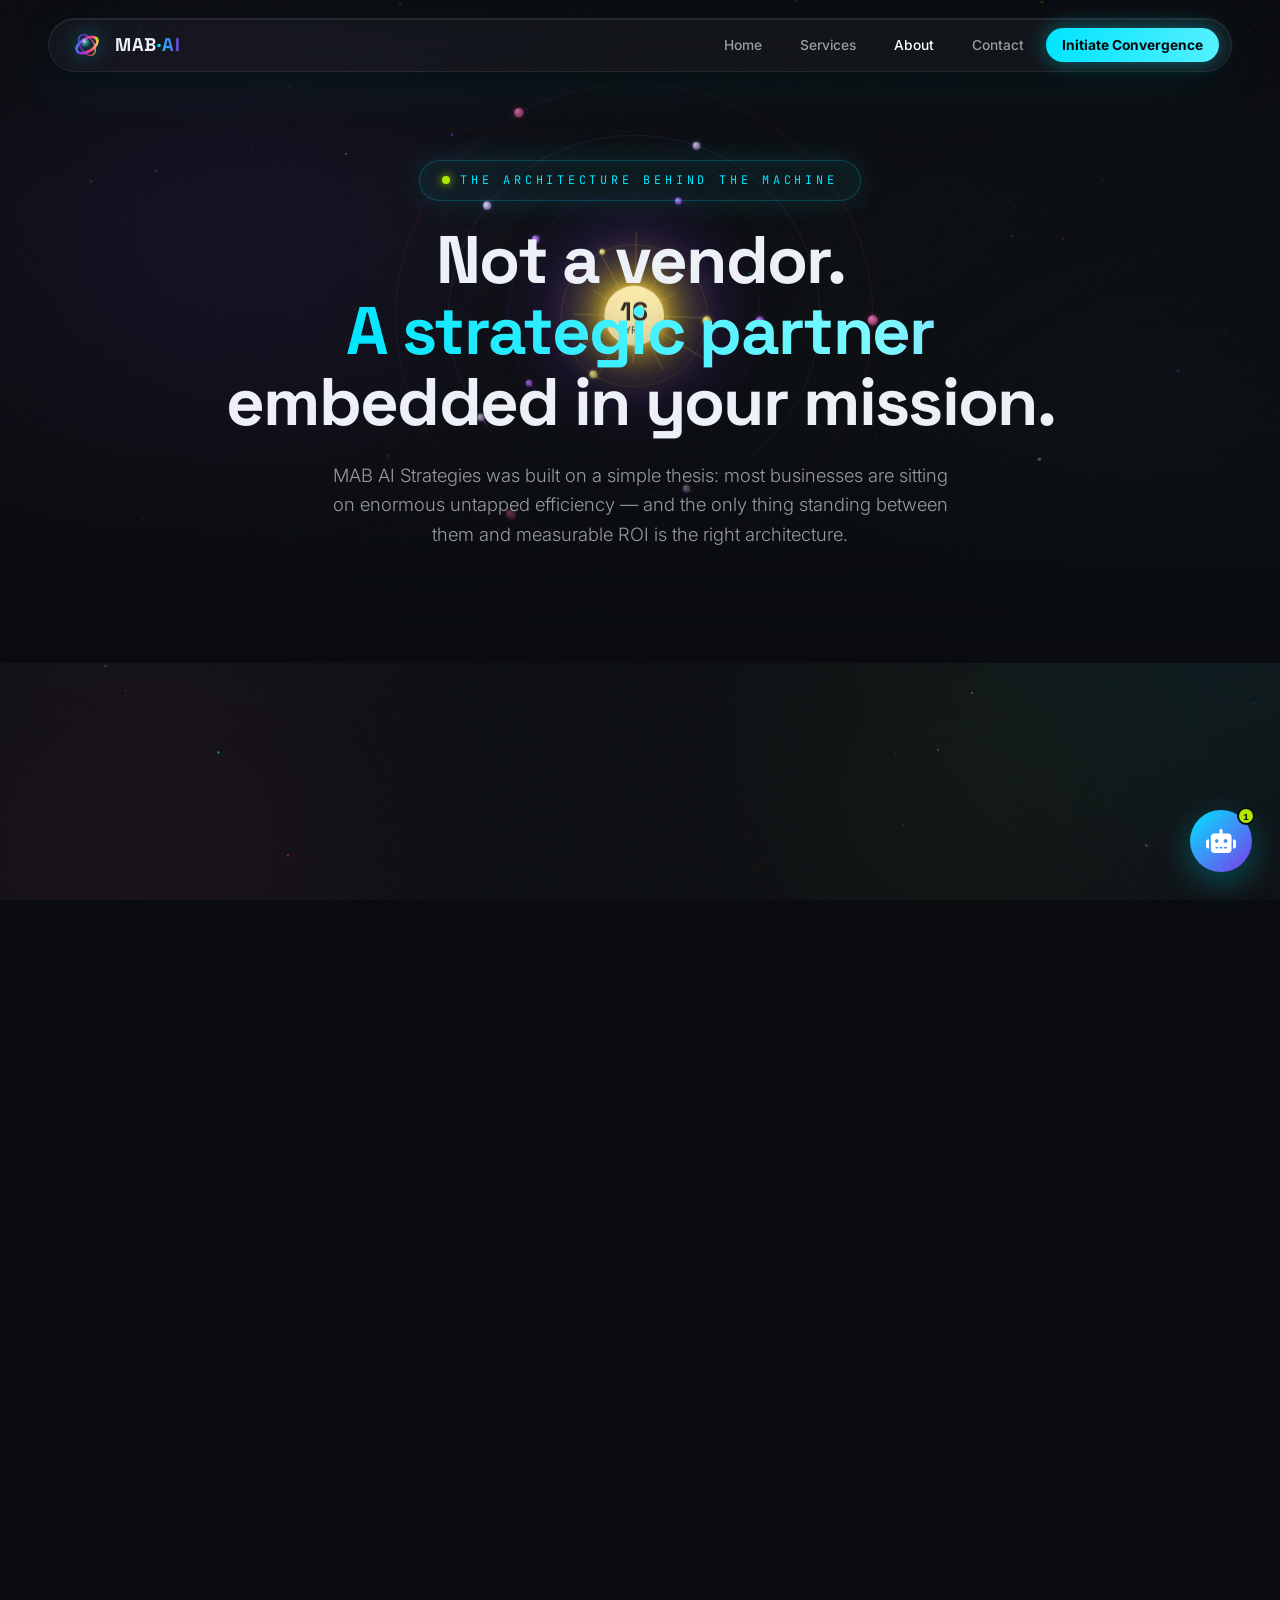
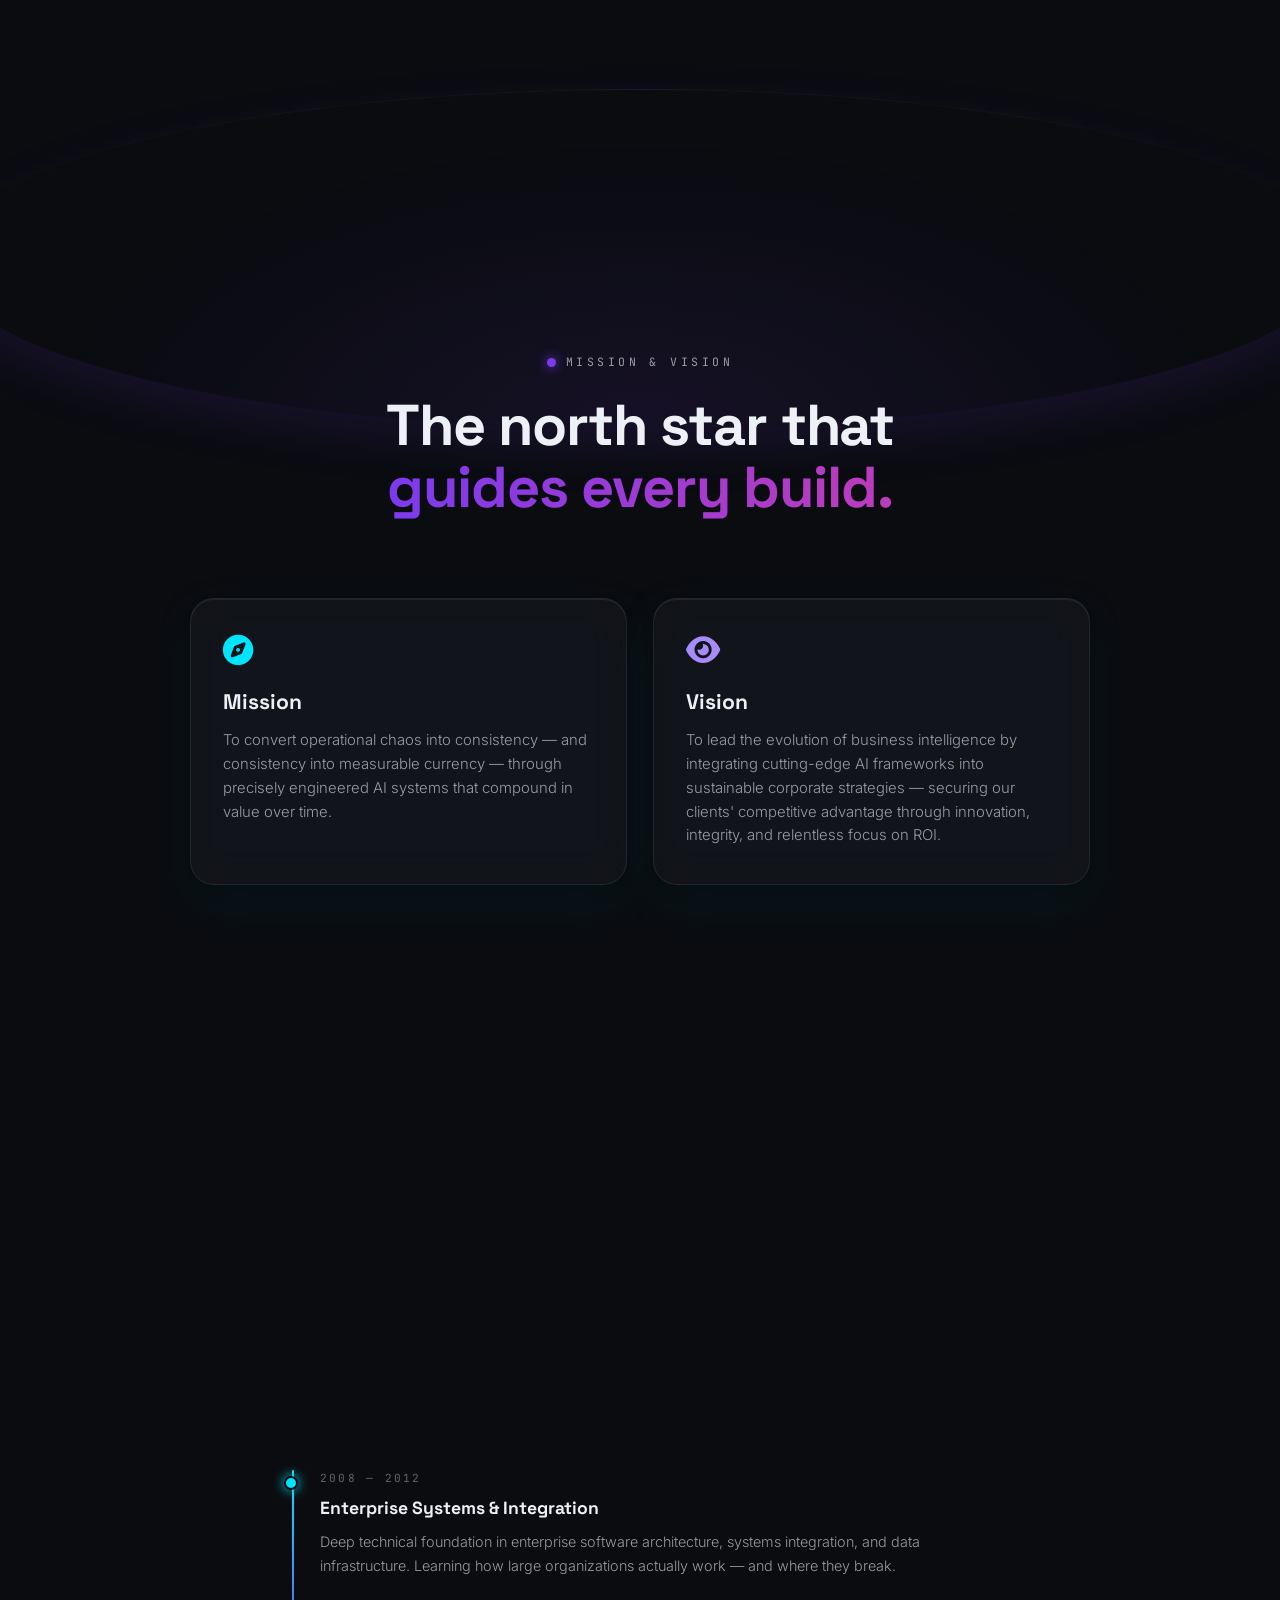
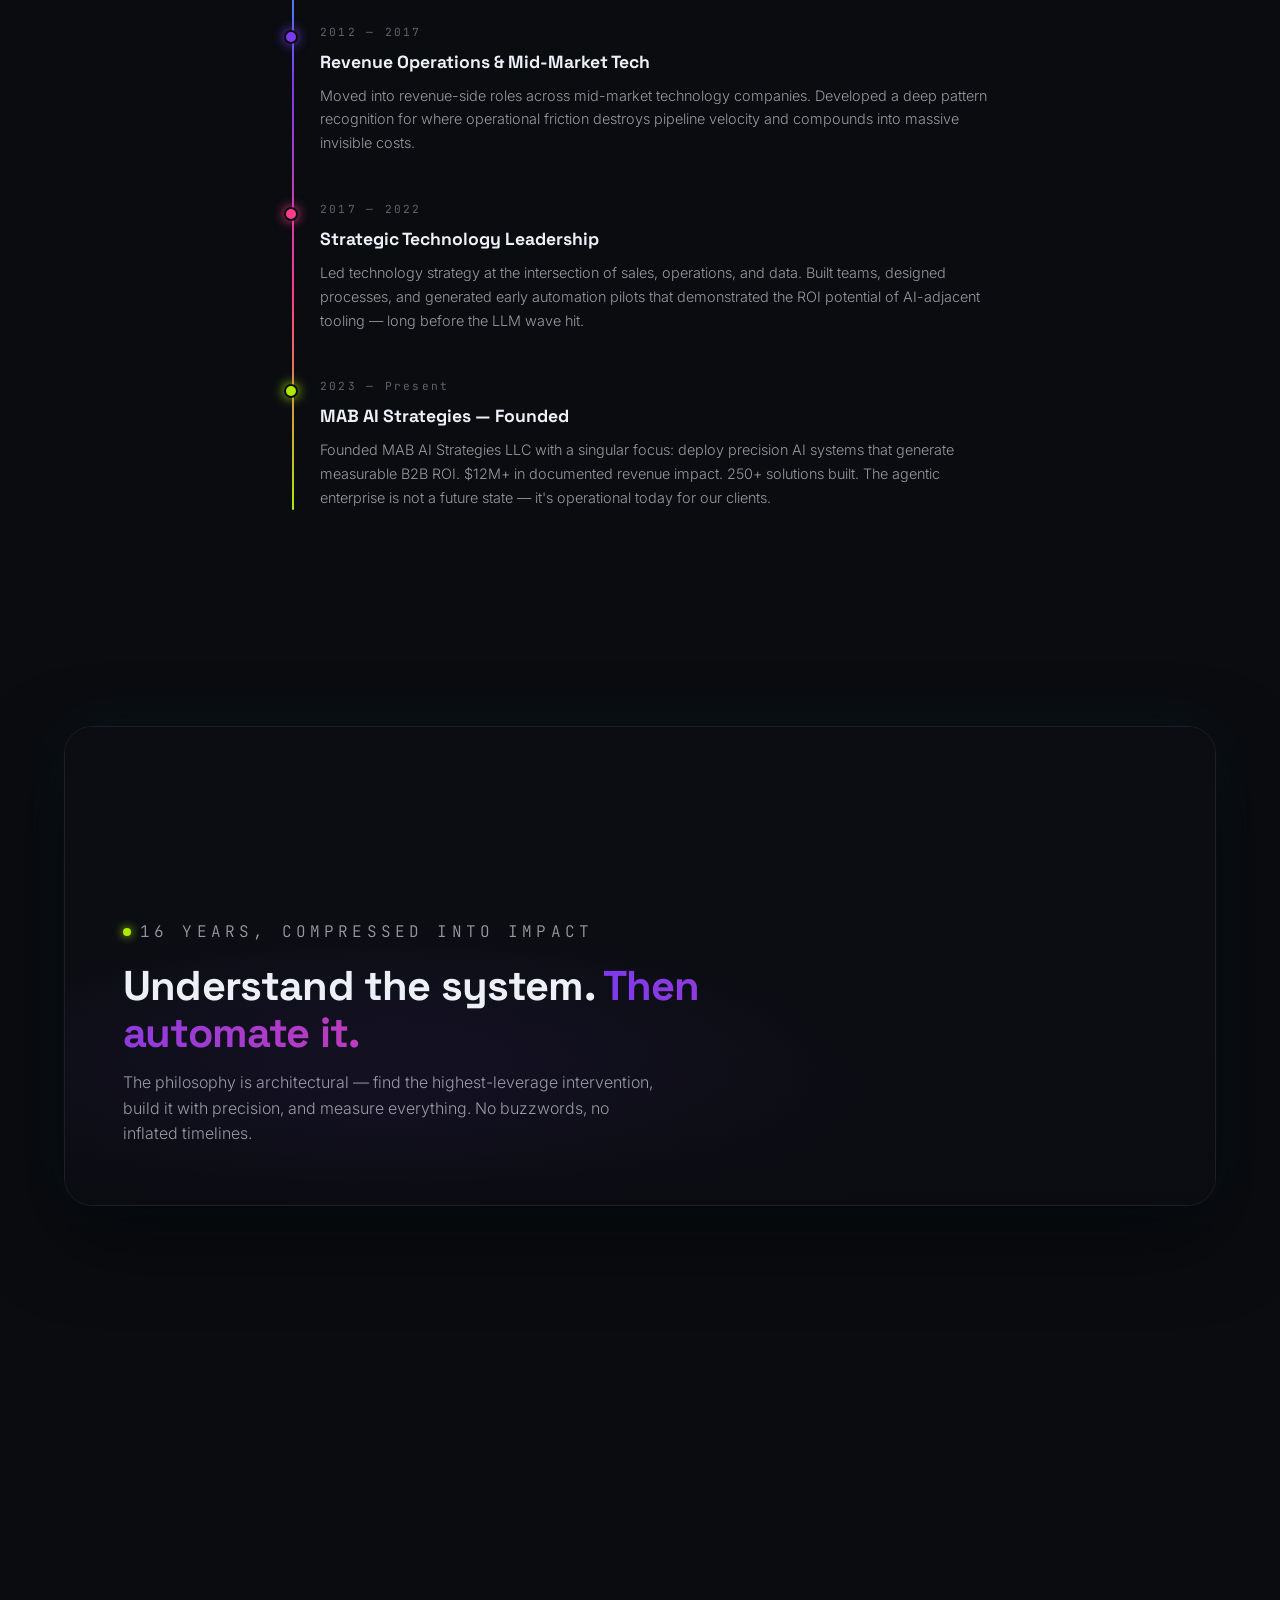
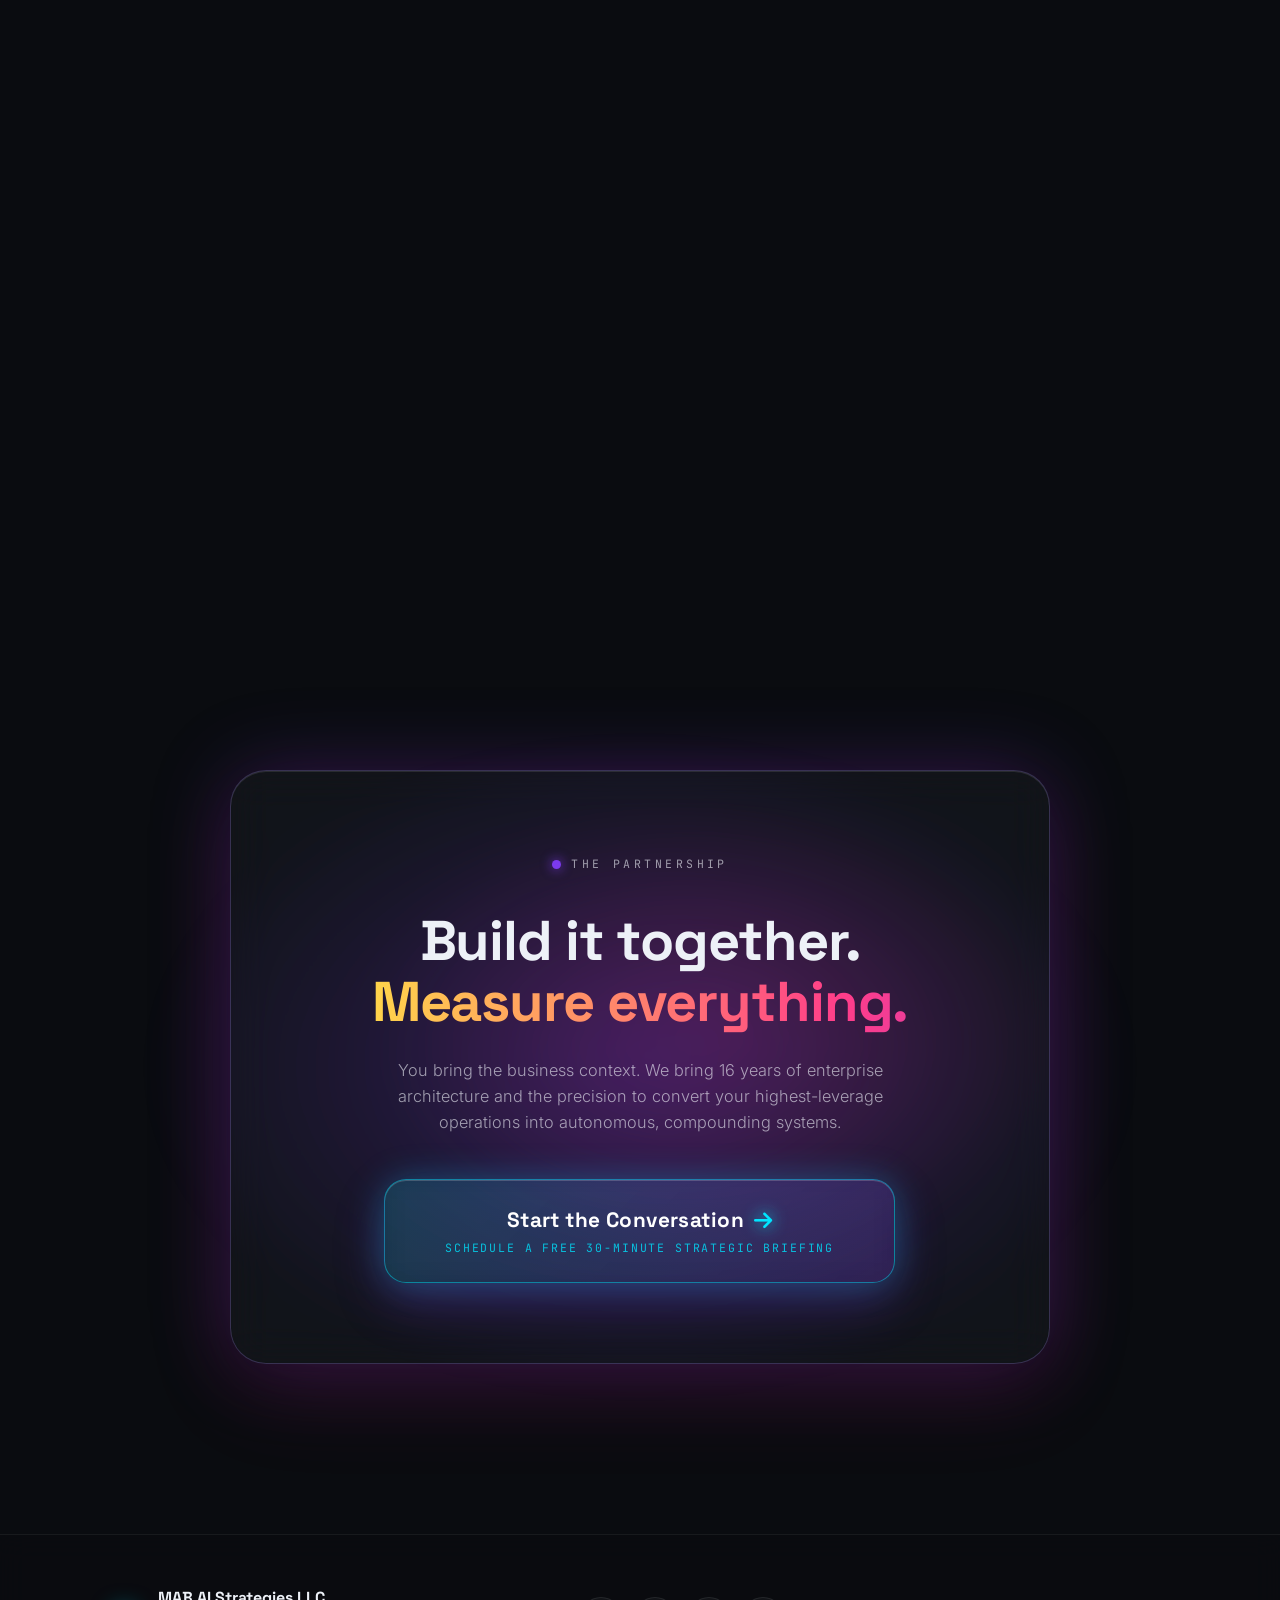
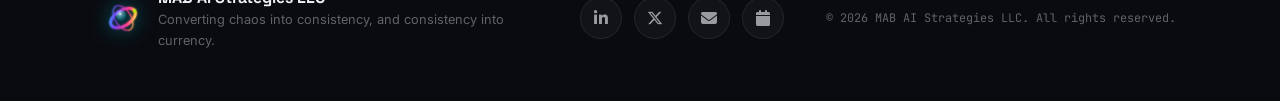
==== about.html @ 59cef4b9 "Add MAB AI Strategies website (pages, styles, scripts, media, brand assets) Stand up the static comp" ====
<!DOCTYPE html>
<html lang="en" class="scroll-smooth">
<head>
<meta charset="UTF-8">
<meta name="viewport" content="width=device-width, initial-scale=1.0">
<title>About — MAB AI Strategies</title>
<meta name="description" content="Meet Mark Bockrath, Founder & CEO of MAB AI Strategies. 16+ years of mid-market and enterprise technology experience, now fully focused on converting your operational chaos into measurable currency.">
<link rel="canonical" href="https://www.mabaistrategies.com/about.html">
<meta name="theme-color" content="#0A0C10">
<meta property="og:title" content="About — MAB AI Strategies">
<meta property="og:description" content="Mark Bockrath, Founder & CEO. 16+ years of enterprise technology, now focused on measurable AI ROI.">
<meta property="og:type" content="profile">
<meta property="og:url" content="https://www.mabaistrategies.com/about.html">
<meta property="og:image" content="https://www.mabaistrategies.com/assets/og-image.svg">
<meta name="twitter:card" content="summary_large_image">
<meta name="twitter:image" content="https://www.mabaistrategies.com/assets/og-image.svg">
<link rel="icon" href="assets/favicon.svg" type="image/svg+xml">
<link rel="apple-touch-icon" href="assets/favicon.svg">
<link rel="preconnect" href="https://fonts.googleapis.com">
<link rel="preconnect" href="https://fonts.gstatic.com" crossorigin>
<link href="https://fonts.googleapis.com/css2?family=Inter:wght@300;400;500;600;700;800;900&family=Space+Grotesk:wght@400;500;600;700&family=JetBrains+Mono:wght@400;500&display=swap" rel="stylesheet">
<link rel="stylesheet" href="https://cdn.jsdelivr.net/npm/@fortawesome/fontawesome-free@6.5.2/css/all.min.css">
<link rel="stylesheet" href="css/style.css">
<link rel="stylesheet" href="css/pages.css">
</head>
<body data-scene="about">

<!-- COSMOS -->
<div id="cosmos" aria-hidden="true">
  <div class="nebula nebula--violet"></div>
  <div class="nebula nebula--cyan"></div>
  <div class="nebula nebula--magenta"></div>
  <div class="nebula nebula--lime"></div>
  <canvas id="particle-field"></canvas>
  <div class="grain-overlay"></div>
</div>

<!-- NAV -->
<header id="site-nav">
  <nav class="nav-shell glass-sheet">
    <a href="index.html" class="nav-brand">
      <span class="brand-orb"></span>
      <span class="brand-word">MAB<em>·AI</em></span>
    </a>
    <ul class="nav-links" id="nav-links">
      <li><a href="index.html" class="nav-link">Home</a></li>
      <li><a href="services.html" class="nav-link">Services</a></li>
      <li><a href="about.html" class="nav-link" aria-current="page">About</a></li>
      <li><a href="contact.html" class="nav-link">Contact</a></li>
      <li><a href="contact.html" class="nav-link nav-link--cta magnetic">Initiate Convergence</a></li>
    </ul>
    <button class="nav-burger" id="nav-burger" aria-label="Open menu">
      <span></span><span></span><span></span>
    </button>
  </nav>
</header>

<main>

<!-- ════════ PAGE HERO ════════ -->
<section class="page-hero">
  <div class="page-hero-bg">
    <canvas id="page-hero-canvas"></canvas>
    <div class="page-hero-vignette"></div>
  </div>
  <div class="page-hero-content">
    <p class="hero-kicker reveal" data-reveal>
      <span class="kicker-pulse"></span>THE ARCHITECTURE BEHIND THE MACHINE
    </p>
    <h1 class="reveal" data-reveal style="--d:.1s">
      Not a vendor.<br>
      <span class="grad-cyan">A strategic partner</span><br>
      embedded in your mission.
    </h1>
    <p class="hero-sub reveal" data-reveal style="--d:.2s">
      MAB AI Strategies was built on a simple thesis: most businesses are sitting on enormous
      untapped efficiency — and the only thing standing between them and measurable ROI
      is the right architecture.
    </p>
  </div>
</section>

<!-- ════════ FOUNDER SPLIT ════════ -->
<section id="founder-section">
  <div class="about-split reveal" data-reveal>

    <!-- Portrait side -->
    <div>
      <div class="about-portrait">
        <img src="media/mark-bockrath.jpg"
             alt="Mark Bockrath — Founder &amp; CEO, MAB AI Strategies"
             width="800" height="1000" loading="lazy" decoding="async"
             style="object-position:top;"
             onerror="this.onerror=null;this.src='assets/portrait-placeholder.svg';">
        <div class="about-portrait-glow"></div>
        <div class="about-portrait-frame"></div>
        <div class="about-badge">
          <strong>16+</strong>
          <span>YEARS ENTERPRISE TECH</span>
        </div>
      </div>
    </div>

    <!-- Copy side -->
    <div class="about-copy">
      <p class="section-eyebrow" style="justify-content:flex-start; display:inline-flex; margin-bottom:14px;">
        <span class="eyebrow-dot cyan"></span>FOUNDER &amp; CEO
      </p>
      <h2 class="section-title" style="text-align:left; margin-bottom:20px;">
        Mark Bockrath<br><span class="grad-cyan">Principal AI Architect</span>
      </h2>

      <p>After 16+ years navigating mid-market and enterprise technology — from systems integration to revenue operations — Mark saw the same pattern in every organization: <strong>enormous amounts of human capital being consumed by work that machines should be doing.</strong></p>

      <p>He founded MAB AI Strategies to close that gap with precision. Not by selling software licenses or issuing slide decks, but by <em>building the actual systems</em> — agents, workflows, and data pipelines — and then measuring their impact in dollars and hours.</p>

      <p>The track record: <strong>$12M+ in documented B2B revenue impact</strong>, 250+ custom AI solutions deployed, and a client base that keeps returning because the ROI is not theoretical. One Director of Staff recovered 15 hours per week and realized ~$40,000 in annual net liquidity from a single agent deployment.</p>

      <p>Mark's philosophy is architectural: <strong>understand the system deeply, identify the highest-leverage intervention, build it with precision, measure everything.</strong> No buzzwords. No inflated timelines. No offshore ticket queues.</p>

      <div class="value-pills">
        <span class="value-pill">PRECISION OVER HYPE</span>
        <span class="value-pill">MEASURABLE ROI FIRST</span>
        <span class="value-pill">DIRECT PARTNERSHIP</span>
        <span class="value-pill">VENDOR-NEUTRAL</span>
        <span class="value-pill">INTEGRITY-LED</span>
      </div>
    </div>
  </div>
</section>

<!-- ════════ MISSION / VISION ════════ -->
<section id="mission-section" style="padding-top:80px;">
  <div class="section-disc section-disc--violet" aria-hidden="true"></div>
  <div class="section-head reveal" data-reveal>
    <p class="section-eyebrow"><span class="eyebrow-dot violet"></span>MISSION &amp; VISION</p>
    <h2 class="section-title kinetic-h">
      The north star that<br><span class="grad-violet">guides every build.</span>
    </h2>
  </div>

  <div class="core-grid" style="max-width:900px; margin:0 auto; grid-template-columns:1fr 1fr;">

    <article class="core-card glass-sheet reveal" data-reveal data-accent="cyan" style="cursor:default;">
      <div class="card-scatter" aria-hidden="true"></div>
      <div class="card-face">
        <i class="fa-solid fa-compass card-icon"></i>
        <h3>Mission</h3>
        <p>To convert operational chaos into consistency — and consistency into measurable currency — through precisely engineered AI systems that compound in value over time.</p>
      </div>
    </article>

    <article class="core-card glass-sheet reveal" data-reveal data-accent="violet" style="cursor:default;">
      <div class="card-scatter" aria-hidden="true"></div>
      <div class="card-face">
        <i class="fa-solid fa-eye card-icon"></i>
        <h3>Vision</h3>
        <p>To lead the evolution of business intelligence by integrating cutting-edge AI frameworks into sustainable corporate strategies — securing our clients' competitive advantage through innovation, integrity, and relentless focus on ROI.</p>
      </div>
    </article>

  </div>
</section>

<!-- ════════ JOURNEY TIMELINE ════════ -->
<section id="timeline-section">
  <div class="section-head reveal" data-reveal>
    <p class="section-eyebrow"><span class="eyebrow-dot lime"></span>THE TRAJECTORY</p>
    <h2 class="section-title kinetic-h">
      16 years of context,<br><span class="grad-lime">compressed into impact.</span>
    </h2>
    <p class="section-lede">Every year of enterprise experience feeds directly into the precision of every AI system we build today.</p>
  </div>

  <div class="timeline reveal" data-reveal>
    <div class="tl-item">
      <div class="tl-dot tl-dot--cyan"></div>
      <p class="tl-year">2008 — 2012</p>
      <h4 class="tl-title">Enterprise Systems &amp; Integration</h4>
      <p class="tl-body">Deep technical foundation in enterprise software architecture, systems integration, and data infrastructure. Learning how large organizations actually work — and where they break.</p>
    </div>
    <div class="tl-item">
      <div class="tl-dot tl-dot--violet"></div>
      <p class="tl-year">2012 — 2017</p>
      <h4 class="tl-title">Revenue Operations &amp; Mid-Market Tech</h4>
      <p class="tl-body">Moved into revenue-side roles across mid-market technology companies. Developed a deep pattern recognition for where operational friction destroys pipeline velocity and compounds into massive invisible costs.</p>
    </div>
    <div class="tl-item">
      <div class="tl-dot tl-dot--magenta"></div>
      <p class="tl-year">2017 — 2022</p>
      <h4 class="tl-title">Strategic Technology Leadership</h4>
      <p class="tl-body">Led technology strategy at the intersection of sales, operations, and data. Built teams, designed processes, and generated early automation pilots that demonstrated the ROI potential of AI-adjacent tooling — long before the LLM wave hit.</p>
    </div>
    <div class="tl-item">
      <div class="tl-dot tl-dot--lime"></div>
      <p class="tl-year">2023 — Present</p>
      <h4 class="tl-title">MAB AI Strategies — Founded</h4>
      <p class="tl-body">Founded MAB AI Strategies LLC with a singular focus: deploy precision AI systems that generate measurable B2B ROI. $12M+ in documented revenue impact. 250+ solutions built. The agentic enterprise is not a future state — it's operational today for our clients.</p>
    </div>
  </div>
</section>

<!-- ════════ THE WORK — IN MOTION ════════ -->
<section class="motion-section">
  <div class="motion-band reveal" data-reveal>
    <video class="motion-band__video" autoplay muted loop playsinline preload="metadata" aria-hidden="true">
      <source src="media/agentic-loop-03.mp4" type="video/mp4">
    </video>
    <div class="motion-band__scrim" aria-hidden="true"></div>
    <div class="motion-band__copy">
      <p class="motion-band__tag"><span class="kicker-pulse"></span>16 YEARS, COMPRESSED INTO IMPACT</p>
      <h2>Understand the system. <span class="grad-violet">Then automate it.</span></h2>
      <p>The philosophy is architectural — find the highest-leverage intervention, build it with
      precision, and measure everything. No buzzwords, no inflated timelines.</p>
    </div>
  </div>
</section>

<!-- ════════ TECHNOLOGY STACK ════════ -->
<section id="stack-section">
  <div class="section-head reveal" data-reveal>
    <p class="section-eyebrow"><span class="eyebrow-dot magenta"></span>TECHNOLOGY MATRIX</p>
    <h2 class="section-title kinetic-h">
      The instruments we wield.<br><span class="grad-aurora">Chosen for your stack — not ours.</span>
    </h2>
    <p class="section-lede">We are deliberately vendor-neutral. Every tool is chosen to optimize for your existing infrastructure, security posture, and budget — not our preferred vendor relationships.</p>
  </div>

  <div class="stack-cloud reveal" data-reveal>
    <span class="stack-pill" data-accent="cyan"><i class="fa-solid fa-brain"></i> o3 / GPT-4.5</span>
    <span class="stack-pill" data-accent="violet"><i class="fa-solid fa-brain"></i> Claude 4 Sonnet</span>
    <span class="stack-pill" data-accent="cyan"><i class="fa-solid fa-brain"></i> Gemini 2.5 Pro</span>
    <span class="stack-pill" data-accent="lime"><i class="fa-solid fa-brain"></i> Llama 4 Scout</span>
    <span class="stack-pill" data-accent="violet"><i class="fa-solid fa-diagram-project"></i> LangChain v0.3</span>
    <span class="stack-pill" data-accent="cyan"><i class="fa-solid fa-diagram-project"></i> LangGraph</span>
    <span class="stack-pill" data-accent="magenta"><i class="fa-solid fa-diagram-project"></i> CrewAI v0.9</span>
    <span class="stack-pill" data-accent="lime"><i class="fa-solid fa-diagram-project"></i> AG2 (AutoGen v0.4)</span>
    <span class="stack-pill" data-accent="cyan"><i class="fa-solid fa-diagram-project"></i> OpenAI Agents SDK</span>
    <span class="stack-pill" data-accent="cyan"><i class="fa-brands fa-python"></i> Python</span>
    <span class="stack-pill" data-accent="violet"><i class="fa-brands fa-node-js"></i> Node.js</span>
    <span class="stack-pill" data-accent="magenta"><i class="fa-solid fa-bolt"></i> FastAPI</span>
    <span class="stack-pill" data-accent="lime"><i class="fa-solid fa-database"></i> PostgreSQL</span>
    <span class="stack-pill" data-accent="cyan"><i class="fa-brands fa-aws"></i> AWS</span>
    <span class="stack-pill" data-accent="violet"><i class="fa-solid fa-cloud"></i> GCP</span>
    <span class="stack-pill" data-accent="magenta"><i class="fa-brands fa-microsoft"></i> Azure</span>
    <span class="stack-pill" data-accent="lime"><i class="fa-brands fa-docker"></i> Docker</span>
    <span class="stack-pill" data-accent="cyan"><i class="fa-solid fa-shuffle"></i> n8n v1.x</span>
    <span class="stack-pill" data-accent="violet"><i class="fa-solid fa-bolt"></i> Make</span>
    <span class="stack-pill" data-accent="magenta"><i class="fa-solid fa-plug"></i> Zapier AI</span>
    <span class="stack-pill" data-accent="lime"><i class="fa-solid fa-shield"></i> SOC 2 / GDPR</span>
  </div>
</section>

<!-- ════════ CONVERGENCE CTA ════════ -->
<section id="convergence-section">
  <div class="convergence-aura" aria-hidden="true"></div>
  <div class="convergence-node glass-sheet reveal" data-reveal>
    <p class="section-eyebrow centered"><span class="eyebrow-dot violet"></span>THE PARTNERSHIP</p>
    <h2 class="convergence-title kinetic-h">
      Build it together.<br><span class="grad-aurora">Measure everything.</span>
    </h2>
    <p class="convergence-lede">You bring the business context. We bring 16 years of enterprise architecture and the precision to convert your highest-leverage operations into autonomous, compounding systems.</p>
    <a href="https://calendar.app.google/kuwKF2VrDuyvdfN9A" target="_blank" rel="noopener noreferrer" class="btn-convergence btn-convergence--xl magnetic">
      <span class="btn-pulse" aria-hidden="true"></span>
      <span class="btn-label">Start the Conversation <i class="fa-solid fa-arrow-right"></i></span>
      <span class="btn-sublabel">Schedule a free 30-minute strategic briefing</span>
    </a>
  </div>
</section>

</main>

<!-- FOOTER -->
<footer id="site-footer">
  <div class="footer-shell">
    <div class="footer-brand">
      <span class="brand-orb"></span>
      <div>
        <p class="footer-name">MAB AI Strategies LLC</p>
        <p class="footer-tag">Converting chaos into consistency, and consistency into currency.</p>
      </div>
    </div>
    <ul class="footer-social">
      <li><a href="https://www.linkedin.com/in/mark-bockrath-a5a1b2196/" target="_blank" rel="noopener noreferrer" aria-label="LinkedIn" class="magnetic"><i class="fa-brands fa-linkedin-in"></i></a></li>
      <li><a href="https://x.com/mab_ai_CEO" target="_blank" rel="noopener noreferrer" aria-label="X" class="magnetic"><i class="fa-brands fa-x-twitter"></i></a></li>
      <li><a href="mailto:mark@mabaistrategies.com" aria-label="Email" class="magnetic"><i class="fa-solid fa-envelope"></i></a></li>
      <li><a href="https://calendar.app.google/kuwKF2VrDuyvdfN9A" target="_blank" rel="noopener noreferrer" aria-label="Schedule" class="magnetic"><i class="fa-solid fa-calendar"></i></a></li>
    </ul>
    <p class="footer-legal">© 2026 MAB AI Strategies LLC. All rights reserved.</p>
  </div>
</footer>

<script src="js/torus.js" defer></script>
<script src="js/main.js" defer></script>
<script src="js/hero-animations.js" defer></script>
<script src="js/chatbot.js" defer></script>
</body>
</html>
---- css/style.css ----
/* ═══════════════════════════════════════════════════════════════
   MAB AI STRATEGIES — "AGENTIC ENTERPRISE" DARK THEME
   Cosmic slate base · phosphorescent neon · refractive glass
   ═══════════════════════════════════════════════════════════════ */

:root{
  --bg:        #0A0C10;
  --bg-raise:  #11141B;
  --ink:       #EDF1F7;
  --ink-dim:   rgba(237,241,247,.62);
  --ink-faint: rgba(237,241,247,.38);

  --cyan:    #00E5FF;
  --violet:  #7C3AED;
  --magenta: #FF3D8A;
  --lime:    #AEEA00;
  --gold:    #FFD54A;

  --glass-bg:     rgba(255,255,255,.035);
  --glass-border: rgba(255,255,255,.08);

  --font-display: "Space Grotesk", "Inter", sans-serif;
  --font-body:    "Inter", sans-serif;
  --font-mono:    "JetBrains Mono", monospace;

  --ease-out: cubic-bezier(.16,1,.3,1);
}

*{ margin:0; padding:0; box-sizing:border-box; }
html{ scroll-behavior:smooth; }
body{
  background:var(--bg);
  color:var(--ink);
  font-family:var(--font-body);
  line-height:1.6;
  overflow-x:hidden;
  -webkit-font-smoothing:antialiased;
}
::selection{ background:rgba(0,229,255,.3); color:#fff; }
img{ max-width:100%; display:block; }
a{ color:inherit; text-decoration:none; }
ul{ list-style:none; }

/* ═══════════ COSMIC BACKGROUND DEPTH ═══════════ */
#cosmos{ position:fixed; inset:0; z-index:0; pointer-events:none; overflow:hidden; }

#particle-field{ position:absolute; inset:0; width:100%; height:100%; }

.nebula{
  position:absolute; border-radius:50%;
  filter:blur(110px); opacity:.16;
  will-change:transform;
  mix-blend-mode:screen;
}
.nebula--violet { width:55vw; height:55vw; background:radial-gradient(circle,#7C3AED 0%,transparent 65%); top:-12%; left:-12%; }
.nebula--cyan   { width:45vw; height:45vw; background:radial-gradient(circle,#00E5FF 0%,transparent 65%); top:34%;  right:-16%; opacity:.10; }
.nebula--magenta{ width:42vw; height:42vw; background:radial-gradient(circle,#FF3D8A 0%,transparent 65%); top:64%;  left:-10%; opacity:.10; }
.nebula--lime   { width:34vw; height:34vw; background:radial-gradient(circle,#AEEA00 0%,transparent 65%); bottom:-12%; right:8%; opacity:.07; }

.grain-overlay{
  position:absolute; inset:0; opacity:.05; mix-blend-mode:overlay;
  background-image:url("data:image/svg+xml,%3Csvg xmlns='http://www.w3.org/2000/svg' width='160' height='160'%3E%3Cfilter id='n'%3E%3CfeTurbulence type='fractalNoise' baseFrequency='0.85' numOctaves='2'/%3E%3C/filter%3E%3Crect width='100%25' height='100%25' filter='url(%23n)'/%3E%3C/svg%3E");
}

main, footer, header{ position:relative; z-index:2; }

/* ═══════════ GLASS SHEET MATERIAL ═══════════ */
.glass-sheet{
  background:var(--glass-bg);
  -webkit-backdrop-filter:blur(20px) saturate(1.4);
  backdrop-filter:blur(20px) saturate(1.4);
  border:1px solid var(--glass-border);
  box-shadow:
    0 20px 50px rgba(0,229,255,.06),
    0 8px 24px rgba(0,0,0,.55),
    inset 0 1px 0 rgba(255,255,255,.07);
}

/* ═══════════ NAVIGATION ═══════════ */
#site-nav{
  position:fixed; top:0; left:0; right:0; z-index:50;
  padding:18px clamp(16px,4vw,48px);
  transition:padding .4s var(--ease-out);
}
.nav-shell{
  max-width:1240px; margin:0 auto;
  display:flex; align-items:center; justify-content:space-between;
  border-radius:100px; padding:10px 12px 10px 22px;
}
.nav-brand{ display:flex; align-items:center; gap:12px; }
.brand-orb{
  width:32px; height:32px; flex-shrink:0;
  background:url("../assets/logo-mark.svg") center/contain no-repeat;
  filter:drop-shadow(0 0 10px rgba(0,229,255,.5));
  animation:orb-float 9s ease-in-out infinite;
}
@keyframes orb-float{ 0%,100%{ transform:rotate(-5deg); } 50%{ transform:rotate(5deg); } }
.footer-brand .brand-orb{ width:38px; height:38px; }
.brand-word{
  font-family:var(--font-display); font-weight:700; font-size:1.15rem; letter-spacing:.04em;
}
.brand-word em{
  font-style:normal;
  background:linear-gradient(90deg,var(--cyan),var(--violet));
  -webkit-background-clip:text; background-clip:text; color:transparent;
}
.nav-links{ display:flex; align-items:center; gap:6px; }
.nav-link{
  font-size:.86rem; font-weight:500; color:var(--ink-dim);
  padding:9px 16px; border-radius:100px;
  transition:color .25s, background .25s, text-shadow .25s;
}
.nav-link:hover{ color:#fff; background:rgba(255,255,255,.05); text-shadow:0 0 14px rgba(0,229,255,.8); }
.nav-link--cta{
  color:#05070b; font-weight:700;
  background:linear-gradient(90deg,var(--cyan),#54f0ff);
  box-shadow:0 0 22px rgba(0,229,255,.4);
}
.nav-link--cta:hover{ color:#05070b; background:linear-gradient(90deg,#54f0ff,var(--cyan)); text-shadow:none; box-shadow:0 0 34px rgba(0,229,255,.7); }

.nav-burger{
  display:none; flex-direction:column; gap:5px;
  background:none; border:0; cursor:pointer; padding:10px 14px;
}
.nav-burger span{ width:22px; height:2px; background:var(--cyan); border-radius:2px; transition:.3s; box-shadow:0 0 8px rgba(0,229,255,.6); }

/* ═══════════ HERO ═══════════ */
#hero-section{
  position:relative; min-height:100vh;
  display:flex; align-items:center; justify-content:center;
  padding:140px clamp(20px,5vw,64px) 90px;
  overflow:hidden;
}
#torus-canvas{
  position:absolute; inset:0; width:100%; height:100%;
  z-index:0;
}
.hero-vignette{
  position:absolute; inset:0; z-index:1; pointer-events:none;
  background:
    radial-gradient(ellipse 70% 55% at 50% 42%, transparent 30%, rgba(10,12,16,.72) 100%),
    linear-gradient(to bottom, rgba(10,12,16,.45) 0%, transparent 22%, transparent 70%, var(--bg) 100%);
}
.hero-content{
  position:relative; z-index:2; max-width:1080px; text-align:center;
}
.hero-kicker{
  display:inline-flex; align-items:center; gap:10px;
  font-family:var(--font-mono); font-size:.74rem; letter-spacing:.32em;
  color:var(--cyan); margin-bottom:34px;
  padding:10px 22px; border-radius:100px;
  border:1px solid rgba(0,229,255,.22);
  background:rgba(0,229,255,.05);
  box-shadow:0 0 30px rgba(0,229,255,.12), inset 0 0 18px rgba(0,229,255,.05);
}
.kicker-pulse{
  width:8px; height:8px; border-radius:50%; background:var(--lime);
  box-shadow:0 0 10px var(--lime);
  animation:kick 2s ease-in-out infinite;
}
@keyframes kick{ 0%,100%{ opacity:1; transform:scale(1);} 50%{ opacity:.4; transform:scale(.7);} }

.hero-headline{
  font-family:var(--font-display);
  font-size:clamp(2.5rem, 6.6vw, 5.4rem);
  font-weight:700; line-height:1.04; letter-spacing:-.025em;
  margin-bottom:30px;
}
.hero-headline .line{ display:block; }

/* Kinetic typography */
.kinetic-word{
  position:relative; display:inline-block;
  transition:text-shadow .35s, transform .35s var(--ease-out);
}
.kinetic-word--ghost{ color:var(--ink); }
.kinetic-word:hover{
  transform:translateY(-3px);
  text-shadow:0 0 24px rgba(0,229,255,.85), 0 14px 44px rgba(124,58,237,.6);
}
.grad-cyan{
  background:linear-gradient(92deg,#00E5FF 0%,#7DF9FF 45%,#7C3AED 110%);
  background-size:200% 100%;
  -webkit-background-clip:text; background-clip:text; color:transparent;
  animation:grad-slide 6s ease-in-out infinite alternate;
}
.grad-aurora{
  background:linear-gradient(92deg,#FFD54A 0%,#FF3D8A 40%,#7C3AED 80%,#00E5FF 120%);
  background-size:220% 100%;
  -webkit-background-clip:text; background-clip:text; color:transparent;
  animation:grad-slide 7s ease-in-out infinite alternate;
}
.grad-lime{
  background:linear-gradient(92deg,#AEEA00 0%,#00E5FF 90%);
  background-size:200% 100%;
  -webkit-background-clip:text; background-clip:text; color:transparent;
  animation:grad-slide 6s ease-in-out infinite alternate;
}
.grad-violet{
  background:linear-gradient(92deg,#7C3AED 0%,#FF3D8A 100%);
  background-size:200% 100%;
  -webkit-background-clip:text; background-clip:text; color:transparent;
  animation:grad-slide 6s ease-in-out infinite alternate;
}
@keyframes grad-slide{ from{ background-position:0% 0; } to{ background-position:100% 0; } }

.hero-sub{
  max-width:640px; margin:0 auto 44px;
  font-size:clamp(1rem,1.6vw,1.2rem); color:var(--ink-dim); font-weight:300;
}
.hero-sub strong{ color:var(--ink); font-weight:600; }

/* CTA buttons */
.hero-cta-row{
  display:flex; flex-wrap:wrap; gap:20px; justify-content:center; align-items:center;
  margin-bottom:58px;
}
.btn-convergence{
  position:relative; display:inline-flex; flex-direction:column; align-items:center;
  gap:2px; padding:18px 44px; border-radius:18px;
  font-family:var(--font-display);
  background:linear-gradient(135deg, rgba(0,229,255,.16), rgba(124,58,237,.22));
  border:1px solid rgba(0,229,255,.45);
  box-shadow:
    0 0 34px rgba(0,229,255,.25),
    0 20px 50px rgba(124,58,237,.25),
    inset 0 1px 0 rgba(255,255,255,.18);
  -webkit-backdrop-filter:blur(14px); backdrop-filter:blur(14px);
  overflow:visible; cursor:pointer;
  transition:box-shadow .35s, border-color .35s;
  will-change:transform;
}
.btn-convergence:hover{
  border-color:rgba(0,229,255,.9);
  box-shadow:
    0 0 60px rgba(0,229,255,.5),
    0 24px 70px rgba(124,58,237,.45),
    inset 0 1px 0 rgba(255,255,255,.3);
}
.btn-label{
  font-size:1.06rem; font-weight:700; letter-spacing:.02em; color:#fff;
  display:flex; align-items:center; gap:10px;
}
.btn-label i{ color:var(--cyan); filter:drop-shadow(0 0 8px var(--cyan)); }
.btn-sublabel{
  font-size:.72rem; font-family:var(--font-mono); letter-spacing:.16em;
  color:rgba(0,229,255,.8); text-transform:uppercase;
}
.btn-pulse{
  position:absolute; inset:-1px; border-radius:18px; pointer-events:none;
  border:1px solid rgba(0,229,255,.7); opacity:0;
}
.btn-convergence:hover .btn-pulse{ animation:pulse-ring 1.4s var(--ease-out) infinite; }
@keyframes pulse-ring{
  0%{ opacity:.9; transform:scale(1); }
  100%{ opacity:0; transform:scale(1.22); }
}
.btn-convergence--xl{ padding:24px 60px; border-radius:22px; }
.btn-convergence--xl .btn-label{ font-size:1.3rem; }

.btn-ghost{
  display:inline-flex; align-items:center; gap:10px;
  padding:16px 30px; border-radius:14px;
  font-weight:600; font-size:.95rem; color:var(--ink-dim);
  border:1px solid var(--glass-border);
  background:var(--glass-bg);
  -webkit-backdrop-filter:blur(12px); backdrop-filter:blur(12px);
  transition:color .3s, border-color .3s, box-shadow .3s;
  will-change:transform;
}
.btn-ghost:hover{
  color:#fff; border-color:rgba(174,234,0,.5);
  box-shadow:0 0 26px rgba(174,234,0,.18);
}
.btn-ghost i{ color:var(--lime); }

/* Hero ticker */
.hero-ticker{
  display:inline-flex; align-items:center; gap:clamp(16px,3vw,38px);
  padding:18px clamp(20px,4vw,44px); border-radius:100px;
  background:rgba(255,255,255,.03);
  border:1px solid var(--glass-border);
  -webkit-backdrop-filter:blur(16px); backdrop-filter:blur(16px);
}
.hero-ticker li{ display:flex; flex-direction:column; align-items:center; gap:2px; }
.hero-ticker strong{
  font-family:var(--font-display); font-size:clamp(1.4rem,2.6vw,2rem); font-weight:700;
  background:linear-gradient(90deg,var(--cyan),var(--lime));
  -webkit-background-clip:text; background-clip:text; color:transparent;
}
.hero-ticker span{ font-size:.72rem; letter-spacing:.08em; text-transform:uppercase; color:var(--ink-faint); }
.ticker-divide{ width:1px; height:38px; background:linear-gradient(to bottom,transparent,rgba(0,229,255,.4),transparent); }

.scroll-cue{
  position:absolute; bottom:28px; left:50%; transform:translateX(-50%); z-index:2;
  width:24px; height:40px; border-radius:14px;
  border:1.5px solid rgba(0,229,255,.4);
  display:flex; justify-content:center; padding-top:7px;
}
.scroll-cue span{
  width:4px; height:8px; border-radius:3px; background:var(--cyan);
  box-shadow:0 0 8px var(--cyan);
  animation:cue 1.8s ease-in-out infinite;
}
@keyframes cue{ 0%{ transform:translateY(0); opacity:1;} 70%{ transform:translateY(14px); opacity:0;} 100%{ opacity:0;} }

/* ═══════════ SECTION SCAFFOLD ═══════════ */
section{ position:relative; padding:130px clamp(20px,5vw,64px); }

.section-head{ max-width:880px; margin:0 auto 80px; text-align:center; }
.section-eyebrow{
  display:inline-flex; align-items:center; gap:10px;
  font-family:var(--font-mono); font-size:.72rem; letter-spacing:.3em;
  color:var(--ink-dim); margin-bottom:22px;
}
.eyebrow-dot{ width:9px; height:9px; border-radius:50%; }
.eyebrow-dot.lime   { background:var(--lime);    box-shadow:0 0 12px var(--lime); }
.eyebrow-dot.cyan   { background:var(--cyan);    box-shadow:0 0 12px var(--cyan); }
.eyebrow-dot.magenta{ background:var(--magenta); box-shadow:0 0 12px var(--magenta); }
.eyebrow-dot.violet { background:var(--violet);  box-shadow:0 0 12px var(--violet); }

.section-title{
  font-family:var(--font-display);
  font-size:clamp(2rem,4.6vw,3.6rem);
  font-weight:700; line-height:1.08; letter-spacing:-.02em;
  margin-bottom:22px;
}
.kinetic-h{ transition:text-shadow .4s; }
.kinetic-h:hover{ text-shadow:0 0 34px rgba(0,229,255,.35); }
.section-lede{ color:var(--ink-dim); font-size:1.05rem; max-width:620px; margin:0 auto; font-weight:300; }

/* Section discs — tactile separators */
.section-disc{
  position:absolute; left:50%; transform:translateX(-50%);
  width:min(1400px,140vw); height:340px; border-radius:50%;
  pointer-events:none; z-index:-1;
}
.section-disc--top{
  top:-200px;
  background:
    radial-gradient(ellipse at 50% 100%, rgba(174,234,0,.07), transparent 60%),
    linear-gradient(to bottom, transparent, rgba(17,20,27,.9));
  box-shadow:0 20px 50px rgba(0,229,255,.1), 0 -30px 80px rgba(0,0,0,.6);
  border-top:1px solid rgba(255,255,255,.05);
}
.section-disc--violet{
  top:-180px;
  background:
    radial-gradient(ellipse at 50% 100%, rgba(124,58,237,.1), transparent 60%);
  box-shadow:0 20px 50px rgba(124,58,237,.12);
  border-top:1px solid rgba(255,255,255,.04);
}

/* ═══════════ MECHANISM PIPELINE ═══════════ */
#mechanism-section{
  background:linear-gradient(to bottom, transparent, rgba(17,20,27,.55) 12%, rgba(17,20,27,.55) 88%, transparent);
}
.pipeline-wrap{
  position:relative; max-width:1100px; margin:0 auto;
  display:flex; flex-direction:column; gap:clamp(70px,9vw,120px);
  padding:40px 0 60px;
}
#pipeline-svg{
  position:absolute; inset:0; width:100%; height:100%; z-index:0; pointer-events:none;
}
#pipe-base{ stroke:rgba(255,255,255,.07); stroke-width:3; stroke-dasharray:2 10; stroke-linecap:round; }
#pipe-lit{
  stroke:url(#pipe-grad); stroke-width:3.5; stroke-linecap:round;
}
#pipe-comet{ fill:#fff; filter:drop-shadow(0 0 12px var(--cyan)); }

.pipe-node{
  position:relative; z-index:1;
  display:flex; align-items:center; gap:clamp(22px,4vw,44px);
  max-width:640px;
}
.pipe-node--left { align-self:flex-start; }
.pipe-node--right{ align-self:flex-end; flex-direction:row-reverse; text-align:right; }
.pipe-node--right .pipe-copy{ display:flex; flex-direction:column; align-items:flex-end; }

/* Matte clay discs */
.clay-disc{
  position:relative; flex-shrink:0;
  width:clamp(96px,11vw,130px); height:clamp(96px,11vw,130px); border-radius:50%;
  display:flex; align-items:center; justify-content:center;
  background:
    radial-gradient(circle at 32% 26%, rgba(255,255,255,.13), transparent 42%),
    radial-gradient(circle at 70% 85%, rgba(0,0,0,.5), transparent 55%),
    linear-gradient(145deg,#1d212c,#0d0f15);
  border:1px solid rgba(255,255,255,.07);
  box-shadow:
    0 20px 50px rgba(0,229,255,.1),
    0 12px 30px rgba(0,0,0,.7),
    inset 0 2px 3px rgba(255,255,255,.1),
    inset 0 -8px 18px rgba(0,0,0,.55);
  transition:transform .5s var(--ease-out), box-shadow .5s;
}
.pipe-node:hover .clay-disc{ transform:translateY(-6px) rotate(-4deg); }
.clay-disc i{ font-size:clamp(1.6rem,2.6vw,2.2rem); }
.clay-disc[data-accent="cyan"]    i{ color:var(--cyan);    filter:drop-shadow(0 0 14px rgba(0,229,255,.8)); }
.clay-disc[data-accent="violet"]  i{ color:#A78BFA;        filter:drop-shadow(0 0 14px rgba(124,58,237,.9)); }
.clay-disc[data-accent="magenta"] i{ color:var(--magenta); filter:drop-shadow(0 0 14px rgba(255,61,138,.8)); }
.clay-disc[data-accent="lime"]    i{ color:var(--lime);    filter:drop-shadow(0 0 14px rgba(174,234,0,.8)); }
.pipe-node:hover .clay-disc[data-accent="cyan"]   { box-shadow:0 26px 60px rgba(0,229,255,.22), 0 12px 30px rgba(0,0,0,.7), inset 0 2px 3px rgba(255,255,255,.1), inset 0 -8px 18px rgba(0,0,0,.55); }
.pipe-node:hover .clay-disc[data-accent="violet"] { box-shadow:0 26px 60px rgba(124,58,237,.26), 0 12px 30px rgba(0,0,0,.7), inset 0 2px 3px rgba(255,255,255,.1), inset 0 -8px 18px rgba(0,0,0,.55); }
.pipe-node:hover .clay-disc[data-accent="magenta"]{ box-shadow:0 26px 60px rgba(255,61,138,.24), 0 12px 30px rgba(0,0,0,.7), inset 0 2px 3px rgba(255,255,255,.1), inset 0 -8px 18px rgba(0,0,0,.55); }
.pipe-node:hover .clay-disc[data-accent="lime"]   { box-shadow:0 26px 60px rgba(174,234,0,.2), 0 12px 30px rgba(0,0,0,.7), inset 0 2px 3px rgba(255,255,255,.1), inset 0 -8px 18px rgba(0,0,0,.55); }
.clay-num{
  position:absolute; top:-6px; right:-6px;
  font-family:var(--font-mono); font-size:.68rem; letter-spacing:.08em;
  background:var(--bg-raise); color:var(--ink-dim);
  padding:4px 9px; border-radius:100px;
  border:1px solid rgba(255,255,255,.1);
  box-shadow:0 6px 16px rgba(0,0,0,.6);
}

.pipe-copy h3{
  font-family:var(--font-display); font-size:clamp(1.35rem,2.4vw,1.8rem);
  font-weight:700; margin-bottom:10px; letter-spacing:-.01em;
}
.pipe-copy p{ color:var(--ink-dim); font-size:.97rem; font-weight:300; margin-bottom:14px; }
.pipe-copy p strong{ color:var(--ink); font-weight:600; }
.pipe-tag{
  display:inline-block;
  font-family:var(--font-mono); font-size:.66rem; letter-spacing:.22em;
  color:var(--ink-faint);
  padding:7px 14px; border-radius:100px;
  border:1px solid rgba(255,255,255,.09);
  background:rgba(255,255,255,.025);
}

/* ═══════════ REFRACTIVE CORE GRID ═══════════ */
.core-grid{
  max-width:1200px; margin:0 auto;
  display:grid; grid-template-columns:repeat(auto-fit, minmax(330px,1fr));
  gap:26px;
}
.core-card{
  position:relative; border-radius:24px; padding:36px 32px;
  overflow:hidden; cursor:default;
  transition:transform .55s var(--ease-out), box-shadow .55s, border-color .45s;
  will-change:transform;
}
.core-card:hover{ transform:translateY(-10px); }
.core-card[data-accent="cyan"]:hover   { border-color:rgba(0,229,255,.4);  box-shadow:0 30px 70px rgba(0,229,255,.16), 0 8px 24px rgba(0,0,0,.55), inset 0 1px 0 rgba(255,255,255,.07); }
.core-card[data-accent="violet"]:hover { border-color:rgba(124,58,237,.5); box-shadow:0 30px 70px rgba(124,58,237,.2), 0 8px 24px rgba(0,0,0,.55), inset 0 1px 0 rgba(255,255,255,.07); }
.core-card[data-accent="magenta"]:hover{ border-color:rgba(255,61,138,.45);box-shadow:0 30px 70px rgba(255,61,138,.16), 0 8px 24px rgba(0,0,0,.55), inset 0 1px 0 rgba(255,255,255,.07); }
.core-card[data-accent="lime"]:hover   { border-color:rgba(174,234,0,.4); box-shadow:0 30px 70px rgba(174,234,0,.14), 0 8px 24px rgba(0,0,0,.55), inset 0 1px 0 rgba(255,255,255,.07); }

/* light scatter follows cursor (driven by JS --mx/--my) */
.card-scatter{
  position:absolute; inset:0; opacity:0; pointer-events:none;
  transition:opacity .45s;
  background:radial-gradient(420px circle at var(--mx,50%) var(--my,50%),
    var(--scatter, rgba(0,229,255,.16)) 0%, transparent 62%);
  mix-blend-mode:screen;
}
.core-card[data-accent="cyan"]    .card-scatter{ --scatter:rgba(0,229,255,.18); }
.core-card[data-accent="violet"]  .card-scatter{ --scatter:rgba(150,100,255,.22); }
.core-card[data-accent="magenta"] .card-scatter{ --scatter:rgba(255,61,138,.18); }
.core-card[data-accent="lime"]    .card-scatter{ --scatter:rgba(174,234,0,.15); }
.core-card:hover .card-scatter{ opacity:1; }

.card-icon{
  font-size:1.9rem; margin-bottom:20px; display:inline-block;
  transition:transform .5s var(--ease-out), filter .4s;
}
.core-card[data-accent="cyan"]    .card-icon{ color:var(--cyan); }
.core-card[data-accent="violet"]  .card-icon{ color:#A78BFA; }
.core-card[data-accent="magenta"] .card-icon{ color:var(--magenta); }
.core-card[data-accent="lime"]    .card-icon{ color:var(--lime); }
.core-card:hover .card-icon{ transform:scale(1.15) rotate(-6deg); filter:drop-shadow(0 0 16px currentColor); }

.card-face h3{
  font-family:var(--font-display); font-size:1.32rem; font-weight:700; margin-bottom:10px;
}
.card-face p{ color:var(--ink-dim); font-size:.93rem; font-weight:300; }

.card-specs{
  max-height:0; opacity:0; overflow:hidden;
  transition:max-height .6s var(--ease-out), opacity .5s .08s, margin .5s;
  margin-top:0;
}
.core-card:hover .card-specs,
.core-card:focus-within .card-specs,
.core-card.is-open .card-specs{ max-height:260px; opacity:1; margin-top:22px; }
.spec-title{
  font-family:var(--font-mono); font-size:.66rem; letter-spacing:.2em;
  color:var(--ink-faint); margin-bottom:12px;
  padding-top:16px; border-top:1px dashed rgba(255,255,255,.12);
}
.card-specs ul li{
  font-family:var(--font-mono); font-size:.78rem; color:var(--ink-dim);
  padding:5px 0; display:flex; gap:9px; align-items:baseline;
}
.card-specs ul li i{ font-size:.65rem; }
.core-card[data-accent="cyan"]    .card-specs i{ color:var(--cyan); }
.core-card[data-accent="violet"]  .card-specs i{ color:#A78BFA; }
.core-card[data-accent="magenta"] .card-specs i{ color:var(--magenta); }
.core-card[data-accent="lime"]    .card-specs i{ color:var(--lime); }

/* ═══════════ PROOF SECTION ═══════════ */
#proof-section{
  background:linear-gradient(to bottom, transparent, rgba(17,20,27,.5) 15%, rgba(17,20,27,.5) 85%, transparent);
}
.proof-grid{
  max-width:1150px; margin:0 auto 70px;
  display:grid; grid-template-columns:repeat(auto-fit,minmax(230px,1fr));
  gap:26px;
}
.proof-disc{
  position:relative; text-align:center; padding:52px 26px 44px;
  border-radius:30px;
  background:
    radial-gradient(circle at 30% 18%, rgba(255,255,255,.06), transparent 48%),
    linear-gradient(155deg,#171b25,#0c0e14);
  border:1px solid rgba(255,255,255,.06);
  box-shadow:
    0 20px 50px rgba(0,229,255,.08),
    0 14px 34px rgba(0,0,0,.65),
    inset 0 2px 2px rgba(255,255,255,.07),
    inset 0 -10px 24px rgba(0,0,0,.5);
  transition:transform .5s var(--ease-out), box-shadow .5s;
}
.proof-disc:hover{ transform:translateY(-8px); }
.disc-ring{
  position:absolute; top:18px; left:50%; transform:translateX(-50%);
  width:54px; height:6px; border-radius:6px; opacity:.9;
}
.proof-disc[data-accent="cyan"]    .disc-ring{ background:var(--cyan);    box-shadow:0 0 16px var(--cyan); }
.proof-disc[data-accent="violet"]  .disc-ring{ background:var(--violet);  box-shadow:0 0 16px var(--violet); }
.proof-disc[data-accent="magenta"] .disc-ring{ background:var(--magenta); box-shadow:0 0 16px var(--magenta); }
.proof-disc[data-accent="lime"]    .disc-ring{ background:var(--lime);    box-shadow:0 0 16px var(--lime); }
.proof-disc strong{
  display:block; font-family:var(--font-display);
  font-size:clamp(2.6rem,4.4vw,3.6rem); font-weight:700; line-height:1; margin-bottom:12px;
  background:linear-gradient(180deg,#fff 20%, rgba(255,255,255,.55));
  -webkit-background-clip:text; background-clip:text; color:transparent;
}
.proof-disc span{ font-size:.84rem; color:var(--ink-dim); font-weight:300; }

.proof-quote{
  max-width:840px; margin:0 auto; border-radius:26px;
  padding:clamp(34px,5vw,54px);
}
.proof-quote blockquote{
  font-family:var(--font-display);
  font-size:clamp(1.15rem,2.2vw,1.5rem); font-weight:500; line-height:1.5;
  color:var(--ink); margin-bottom:20px;
}
.proof-quote em{
  font-style:normal;
  background:linear-gradient(90deg,var(--lime),var(--cyan));
  -webkit-background-clip:text; background-clip:text; color:transparent;
}
.proof-quote figcaption{
  font-family:var(--font-mono); font-size:.78rem; letter-spacing:.14em; color:var(--ink-faint);
}

/* ═══════════ CONVERGENCE ═══════════ */
#convergence-section{
  padding-top:170px; padding-bottom:170px;
  display:flex; justify-content:center; overflow:hidden;
}
.convergence-aura{
  position:absolute; inset:0; pointer-events:none;
  background:
    radial-gradient(ellipse 60% 55% at 50% 50%, rgba(124,58,237,.22), transparent 65%),
    radial-gradient(ellipse 42% 38% at 56% 46%, rgba(255,61,138,.15), transparent 65%);
  filter:blur(8px);
  animation:aura-breathe 7s ease-in-out infinite alternate;
}
@keyframes aura-breathe{ from{ opacity:.75; transform:scale(1);} to{ opacity:1; transform:scale(1.06);} }

.convergence-node{
  position:relative; max-width:820px; width:100%; text-align:center;
  border-radius:36px; padding:clamp(48px,7vw,80px) clamp(28px,6vw,72px);
  border:1px solid rgba(167,139,250,.25);
  box-shadow:
    0 0 80px rgba(124,58,237,.25),
    0 30px 90px rgba(255,61,138,.12),
    0 20px 50px rgba(0,0,0,.6),
    inset 0 1px 0 rgba(255,255,255,.1);
}
.section-eyebrow.centered{ justify-content:center; display:inline-flex; }
.convergence-title{
  font-family:var(--font-display);
  font-size:clamp(2rem,4.8vw,3.5rem); font-weight:700; line-height:1.1;
  letter-spacing:-.02em; margin:14px 0 24px;
}
.convergence-lede{
  color:var(--ink-dim); max-width:560px; margin:0 auto 44px; font-weight:300; font-size:1.02rem;
}
.convergence-meta{
  margin-top:36px; display:flex; flex-wrap:wrap; gap:26px; justify-content:center;
}
.convergence-meta li{
  font-family:var(--font-mono); font-size:.74rem; letter-spacing:.12em;
  color:var(--ink-faint); display:flex; align-items:center; gap:9px;
}
.convergence-meta i{ color:#A78BFA; }

/* ═══════════ FOOTER ═══════════ */
#site-footer{
  border-top:1px solid rgba(255,255,255,.06);
  background:rgba(10,12,16,.7);
  -webkit-backdrop-filter:blur(14px); backdrop-filter:blur(14px);
}
.footer-shell{
  max-width:1200px; margin:0 auto;
  padding:50px clamp(20px,5vw,64px);
  display:flex; flex-wrap:wrap; align-items:center; gap:30px;
  justify-content:space-between;
}
.footer-brand{ display:flex; align-items:center; gap:16px; }
.footer-name{ font-family:var(--font-display); font-weight:700; }
.footer-tag{ font-size:.8rem; color:var(--ink-faint); max-width:380px; }
.footer-social{ display:flex; gap:12px; }
.footer-social a{
  width:42px; height:42px; border-radius:50%;
  display:flex; align-items:center; justify-content:center;
  border:1px solid var(--glass-border); background:var(--glass-bg);
  color:var(--ink-dim); transition:color .3s, border-color .3s, box-shadow .3s;
  will-change:transform;
}
.footer-social a:hover{
  color:var(--cyan); border-color:rgba(0,229,255,.5);
  box-shadow:0 0 22px rgba(0,229,255,.3);
}
.footer-legal{ font-size:.74rem; color:var(--ink-faint); font-family:var(--font-mono); }

/* ═══════════ SCROLL REVEAL ═══════════ */
.reveal{
  opacity:0;
  transform:translateY(46px);
  filter:blur(10px);
  transition:
    opacity 1s var(--ease-out) var(--d,0s),
    transform 1.1s var(--ease-out) var(--d,0s),
    filter 1.1s var(--ease-out) var(--d,0s);
  will-change:opacity, transform, filter;
}
.reveal.in-view{ opacity:1; transform:none; filter:blur(0); }

/* ═══════════ RESPONSIVE ═══════════ */
@media (max-width: 880px){
  .nav-links{
    position:absolute; top:calc(100% + 12px); right:0; left:0;
    flex-direction:column; align-items:stretch; gap:4px;
    padding:18px; border-radius:24px;
    background:rgba(13,15,21,.92);
    -webkit-backdrop-filter:blur(24px); backdrop-filter:blur(24px);
    border:1px solid var(--glass-border);
    box-shadow:0 30px 70px rgba(0,0,0,.7);
    opacity:0; visibility:hidden; transform:translateY(-12px);
    transition:.35s var(--ease-out);
  }
  .nav-shell{ position:relative; }
  .nav-links.open{ opacity:1; visibility:visible; transform:none; }
  .nav-link{ text-align:center; padding:13px; }
  .nav-burger{ display:flex; }

  #pipeline-svg{ display:none; }
  .pipe-node, .pipe-node--right{
    flex-direction:column; align-self:stretch; text-align:center; align-items:center;
    max-width:100%;
  }
  .pipe-node--right .pipe-copy{ align-items:center; }
  .pipeline-wrap{ gap:64px; }

  .hero-ticker{ flex-wrap:wrap; justify-content:center; border-radius:26px; }
  .ticker-divide{ display:none; }
}

/* ═══════════ MOTION BANDS (video) ═══════════ */
.motion-section{ padding-top:40px; padding-bottom:40px; }
.motion-band{
  position:relative; max-width:1200px; margin:0 auto; border-radius:28px;
  overflow:hidden; isolation:isolate;
  border:1px solid var(--glass-border);
  box-shadow:0 30px 80px rgba(0,0,0,.55), 0 0 60px rgba(0,229,255,.06);
  min-height:clamp(280px,42vw,480px);
  display:flex; align-items:flex-end;
}
.motion-band__video{
  position:absolute; inset:0; width:100%; height:100%;
  object-fit:cover; z-index:-2; background:#0c0e14;
}
.motion-band__scrim{
  position:absolute; inset:0; z-index:-1; pointer-events:none;
  background:
    linear-gradient(to top, rgba(10,12,16,.94) 0%, rgba(10,12,16,.32) 48%, rgba(10,12,16,.6) 100%),
    radial-gradient(ellipse 75% 65% at 28% 82%, rgba(124,58,237,.24), transparent 60%);
}
.motion-band__copy{ position:relative; z-index:1; padding:clamp(28px,5vw,58px); max-width:700px; }
.motion-band__tag{
  display:inline-flex; align-items:center; gap:9px; margin-bottom:18px;
  font-family:var(--font-mono); font-size:.7rem; letter-spacing:.26em; color:var(--cyan);
}
.motion-band__copy h2{
  font-family:var(--font-display); font-weight:700; letter-spacing:-.02em;
  font-size:clamp(1.6rem,3.4vw,2.6rem); line-height:1.12; margin-bottom:14px;
}
.motion-band__copy p{ color:var(--ink-dim); font-weight:300; font-size:1rem; max-width:540px; }

@media (prefers-reduced-motion: reduce){
  *, *::before, *::after{ animation-duration:.001s !important; transition-duration:.001s !important; }
  .reveal{ opacity:1; transform:none; filter:none; }
}
---- css/pages.css ----
/* ═══════════════════════════════════════════════════════════════
   MAB AI STRATEGIES — INNER PAGES SHARED STYLESHEET
   Extends css/style.css · Services · About · Contact · Portal
   ═══════════════════════════════════════════════════════════════ */

/* ═══════════ PAGE HERO (sub-pages) ═══════════ */
.page-hero{
  position:relative; min-height:42vh;
  display:flex; align-items:center; justify-content:center; text-align:center;
  padding:160px clamp(20px,5vw,64px) 80px;
  overflow:hidden;
}
.page-hero-bg{
  position:absolute; inset:0; z-index:0; pointer-events:none;
}
#page-hero-canvas{
  position:absolute; inset:0; width:100%; height:100%;
  display:block;
}
.page-hero-vignette{
  position:absolute; inset:0;
  background:
    radial-gradient(ellipse 80% 60% at 50% 30%, transparent 22%, rgba(10,12,16,.68) 100%),
    linear-gradient(to bottom, rgba(10,12,16,.5) 0%, transparent 30%, transparent 65%, var(--bg) 100%);
}
.page-hero-content{ position:relative; z-index:2; max-width:900px; }
.page-hero-content .hero-kicker{ margin-bottom:24px; }
.page-hero-content h1{
  font-family:var(--font-display);
  font-size:clamp(2.2rem,5.6vw,4.2rem);
  font-weight:700; line-height:1.06; letter-spacing:-.025em;
  margin-bottom:22px;
}
.page-hero-content .hero-sub{
  font-size:clamp(.95rem,1.5vw,1.15rem); margin-bottom:34px;
}

/* ═══════════ SERVICES PAGE ═══════════ */

/* Tier grid */
.tier-grid{
  max-width:1280px; margin:0 auto;
  display:grid; grid-template-columns:repeat(auto-fit, minmax(310px,1fr));
  gap:28px; align-items:start;
}
.tier-card{
  position:relative; border-radius:28px; padding:40px 34px 36px;
  transition:transform .55s var(--ease-out), box-shadow .5s;
  will-change:transform;
}
.tier-card:hover{ transform:translateY(-10px); }

.tier-card--starter{
  background:linear-gradient(155deg,#131820,#0d1017);
  border:1px solid rgba(0,229,255,.18);
  box-shadow:0 20px 50px rgba(0,229,255,.08),0 8px 24px rgba(0,0,0,.6),inset 0 1px 0 rgba(255,255,255,.06);
}
.tier-card--professional{
  background:linear-gradient(155deg,#15112d,#0e0b1e);
  border:1px solid rgba(124,58,237,.38);
  box-shadow:0 20px 60px rgba(124,58,237,.2),0 8px 24px rgba(0,0,0,.6),inset 0 1px 0 rgba(255,255,255,.08);
}
.tier-card--professional.featured{
  border-color:rgba(124,58,237,.7);
  box-shadow:0 30px 80px rgba(124,58,237,.35),0 0 0 1px rgba(124,58,237,.35),0 8px 24px rgba(0,0,0,.6),inset 0 1px 0 rgba(255,255,255,.1);
}
.tier-card--elite{
  background:linear-gradient(155deg,#1a0e1a,#100912);
  border:1px solid rgba(255,61,138,.22);
  box-shadow:0 20px 50px rgba(255,61,138,.1),0 8px 24px rgba(0,0,0,.6),inset 0 1px 0 rgba(255,255,255,.06);
}
.tier-badge{
  position:absolute; top:-14px; left:50%; transform:translateX(-50%);
  font-family:var(--font-mono); font-size:.7rem; letter-spacing:.22em; font-weight:600;
  padding:7px 20px; border-radius:100px;
  white-space:nowrap;
}
.tier-badge--popular{ background:linear-gradient(90deg,var(--violet),#A78BFA); color:#fff; box-shadow:0 6px 20px rgba(124,58,237,.5); }
.tier-badge--premium{ background:linear-gradient(90deg,var(--magenta),#FF8AC1); color:#fff; box-shadow:0 6px 20px rgba(255,61,138,.45); }

.tier-label{
  font-family:var(--font-mono); font-size:.72rem; letter-spacing:.24em;
  color:var(--ink-faint); margin-bottom:14px; display:block;
}
.tier-name{
  font-family:var(--font-display); font-size:1.8rem; font-weight:700; margin-bottom:10px;
}
.tier-price{
  display:flex; align-items:baseline; gap:6px; margin-bottom:6px;
}
.tier-price strong{
  font-family:var(--font-display); font-size:clamp(2.4rem,4vw,3rem); font-weight:800;
}
.tier-price span{ color:var(--ink-dim); font-size:.9rem; }
.tier-desc{ color:var(--ink-dim); font-size:.9rem; margin-bottom:28px; font-weight:300; }
.tier-divider{ height:1px; background:rgba(255,255,255,.08); margin-bottom:24px; }

.tier-features{ list-style:none; margin-bottom:32px; display:flex; flex-direction:column; gap:12px; }
.tier-features li{
  display:flex; align-items:center; gap:12px; font-size:.9rem; color:var(--ink-dim);
}
.tier-features li i{ font-size:.75rem; flex-shrink:0; }
.tier-card--starter    .tier-features i{ color:var(--cyan); }
.tier-card--professional .tier-features i{ color:#A78BFA; }
.tier-card--elite      .tier-features i{ color:var(--magenta); }

.tier-cta{
  display:block; text-align:center;
  padding:16px 24px; border-radius:14px; font-weight:700; font-size:.95rem;
  transition:transform .3s var(--ease-out), box-shadow .3s;
  will-change:transform;
}
.tier-cta:hover{ transform:translateY(-3px); }
.tier-cta--cyan   { background:rgba(0,229,255,.1);  border:1px solid rgba(0,229,255,.4);  color:var(--cyan);    box-shadow:0 8px 24px rgba(0,229,255,.15); }
.tier-cta--violet { background:rgba(124,58,237,.22); border:1px solid rgba(124,58,237,.6); color:#A78BFA;        box-shadow:0 8px 24px rgba(124,58,237,.3); }
.tier-cta--magenta{ background:rgba(255,61,138,.1);  border:1px solid rgba(255,61,138,.4); color:var(--magenta); box-shadow:0 8px 24px rgba(255,61,138,.15); }
.tier-cta--lime   { background:rgba(174,234,0,.1);   border:1px solid rgba(174,234,0,.4);  color:var(--lime);    box-shadow:0 8px 24px rgba(174,234,0,.12); }
.tier-cta--cyan:hover   { box-shadow:0 14px 40px rgba(0,229,255,.3); }
.tier-cta--violet:hover { box-shadow:0 14px 40px rgba(124,58,237,.5); }
.tier-cta--magenta:hover{ box-shadow:0 14px 40px rgba(255,61,138,.28); }
.tier-cta--lime:hover   { box-shadow:0 14px 40px rgba(174,234,0,.28); }

/* ── One-Off / Standalone Engagements ── */
.oneoff-grid{
  max-width:1200px; margin:0 auto;
  display:grid; grid-template-columns:repeat(auto-fit,minmax(340px,1fr));
  gap:24px;
}
.oneoff-card{
  border-radius:24px; padding:36px 32px;
  display:flex; flex-direction:column; gap:24px;
  background:linear-gradient(155deg,rgba(20,24,34,.95),rgba(12,14,20,.98));
  border:1px solid rgba(174,234,0,.15);
  box-shadow:0 20px 50px rgba(174,234,0,.06),0 8px 24px rgba(0,0,0,.55),inset 0 1px 0 rgba(255,255,255,.05);
  transition:transform .5s var(--ease-out), box-shadow .5s, border-color .4s;
}
.oneoff-card:hover{
  transform:translateY(-8px);
  border-color:rgba(174,234,0,.38);
  box-shadow:0 32px 72px rgba(174,234,0,.12),0 8px 24px rgba(0,0,0,.6),inset 0 1px 0 rgba(255,255,255,.07);
}
.oneoff-icon-wrap{
  width:56px; height:56px; border-radius:16px; flex-shrink:0;
  display:flex; align-items:center; justify-content:center;
  background:rgba(174,234,0,.07); border:1px solid rgba(174,234,0,.2);
}
.oneoff-icon-wrap i{ font-size:1.5rem; color:var(--lime); }
.oneoff-content{ flex:1; }
.oneoff-label{
  font-family:var(--font-mono); font-size:.7rem; letter-spacing:.22em; font-weight:600;
  color:var(--lime); opacity:.75; display:block; margin-bottom:8px;
}
.oneoff-content h3{
  font-family:var(--font-display); font-size:1.2rem; font-weight:700; margin-bottom:10px;
}
.oneoff-content p{
  color:var(--ink-dim); font-size:.9rem; font-weight:300; line-height:1.65; margin-bottom:14px;
}
.oneoff-details{
  list-style:none; display:flex; flex-direction:column; gap:8px;
}
.oneoff-details li{
  display:flex; align-items:center; gap:10px;
  font-size:.85rem; color:var(--ink-faint);
}
.oneoff-details li i{ color:var(--lime); opacity:.7; font-size:.75rem; flex-shrink:0; }
.oneoff-cta-wrap{
  display:flex; flex-direction:column; gap:14px; align-items:flex-start;
}
.oneoff-price{
  font-family:var(--font-display); font-size:1.8rem; font-weight:800;
}

/* Service Modules Detail Grid */
.svc-detail-grid{
  max-width:1200px; margin:0 auto;
  display:grid; grid-template-columns:repeat(auto-fit,minmax(340px,1fr));
  gap:24px;
}
.svc-detail-card{
  border-radius:24px; padding:34px 30px;
  transition:transform .5s var(--ease-out), box-shadow .5s;
}
.svc-detail-card{ position:relative; overflow:hidden; }
.svc-detail-card::before{
  content:''; position:absolute; inset:0; opacity:0; pointer-events:none;
  transition:opacity .45s;
  background:radial-gradient(380px circle at var(--mx,50%) var(--my,50%), var(--scatter,rgba(0,229,255,.1)) 0%, transparent 60%);
  mix-blend-mode:screen;
}
.svc-detail-card[data-accent="cyan"]   ::before{ --scatter:rgba(0,229,255,.14); }
.svc-detail-card[data-accent="violet"] ::before{ --scatter:rgba(150,100,255,.16); }
.svc-detail-card[data-accent="magenta"]::before{ --scatter:rgba(255,61,138,.12); }
.svc-detail-card[data-accent="lime"]   ::before{ --scatter:rgba(174,234,0,.1); }
.svc-detail-card:hover::before{ opacity:1; }
.svc-detail-card:hover{ transform:translateY(-8px); }
.svc-detail-card[data-accent="cyan"]:hover   { box-shadow:0 26px 60px rgba(0,229,255,.16),0 8px 24px rgba(0,0,0,.55),inset 0 1px 0 rgba(255,255,255,.07); border-color:rgba(0,229,255,.35)!important; }
.svc-detail-card[data-accent="violet"]:hover { box-shadow:0 26px 60px rgba(124,58,237,.2),0 8px 24px rgba(0,0,0,.55),inset 0 1px 0 rgba(255,255,255,.07); border-color:rgba(124,58,237,.5)!important; }
.svc-detail-card[data-accent="magenta"]:hover{ box-shadow:0 26px 60px rgba(255,61,138,.15),0 8px 24px rgba(0,0,0,.55),inset 0 1px 0 rgba(255,255,255,.07); border-color:rgba(255,61,138,.4)!important; }
.svc-detail-card[data-accent="lime"]:hover   { box-shadow:0 26px 60px rgba(174,234,0,.13),0 8px 24px rgba(0,0,0,.55),inset 0 1px 0 rgba(255,255,255,.07); border-color:rgba(174,234,0,.35)!important; }
.svc-icon-wrap{
  width:56px; height:56px; border-radius:16px; margin-bottom:20px;
  display:flex; align-items:center; justify-content:center;
  background:rgba(255,255,255,.04); border:1px solid rgba(255,255,255,.08);
}
.svc-icon-wrap i{ font-size:1.5rem; }
.svc-detail-card[data-accent="cyan"]    .svc-icon-wrap i{ color:var(--cyan); }
.svc-detail-card[data-accent="violet"]  .svc-icon-wrap i{ color:#A78BFA; }
.svc-detail-card[data-accent="magenta"] .svc-icon-wrap i{ color:var(--magenta); }
.svc-detail-card[data-accent="lime"]    .svc-icon-wrap i{ color:var(--lime); }
.svc-detail-card h3{ font-family:var(--font-display); font-size:1.25rem; font-weight:700; margin-bottom:10px; }
.svc-detail-card p{ color:var(--ink-dim); font-size:.92rem; font-weight:300; line-height:1.65; margin-bottom:16px; }
.svc-tag-row{ display:flex; flex-wrap:wrap; gap:8px; }
.svc-tag{
  font-family:var(--font-mono); font-size:.65rem; letter-spacing:.18em; padding:5px 12px;
  border-radius:100px; border:1px solid rgba(255,255,255,.1); color:var(--ink-faint);
  background:rgba(255,255,255,.02);
}

/* FAQ Accordion */
.faq-list{ max-width:800px; margin:0 auto; display:flex; flex-direction:column; gap:12px; }
.faq-item{ border-radius:18px; border:1px solid rgba(255,255,255,.07); overflow:hidden; }
.faq-q{
  width:100%; padding:22px 26px; text-align:left; background:rgba(255,255,255,.025);
  border:0; cursor:pointer; color:var(--ink); font-family:var(--font-display);
  font-size:1.02rem; font-weight:600; display:flex; align-items:center; justify-content:space-between; gap:16px;
  transition:background .3s;
}
.faq-q:hover{ background:rgba(255,255,255,.04); }
.faq-icon{ width:28px; height:28px; border-radius:50%; border:1px solid rgba(0,229,255,.3); flex-shrink:0;
  display:flex; align-items:center; justify-content:center; transition:transform .4s var(--ease-out), background .3s; }
.faq-icon i{ font-size:.7rem; color:var(--cyan); }
.faq-item.open .faq-icon{ transform:rotate(45deg); background:rgba(0,229,255,.12); }
.faq-a{
  max-height:0; overflow:hidden;
  transition:max-height .55s var(--ease-out), padding .4s;
}
.faq-item.open .faq-a{ max-height:400px; }
.faq-a-inner{ padding:0 26px 22px; color:var(--ink-dim); font-size:.93rem; font-weight:300; line-height:1.7; }

/* ═══════════ ABOUT PAGE ═══════════ */
.about-split{
  max-width:1150px; margin:0 auto;
  display:grid; grid-template-columns:1fr 1fr; gap:clamp(40px,7vw,100px); align-items:center;
}
.about-split--reverse{ direction:rtl; }
.about-split--reverse > *{ direction:ltr; }

.about-portrait{
  position:relative; border-radius:32px; overflow:hidden;
  aspect-ratio:3/4; max-width:380px; margin:0 auto;
}
.about-portrait img{ width:100%; height:100%; object-fit:cover; }
.about-portrait-glow{
  position:absolute; inset:-2px; border-radius:34px; pointer-events:none;
  background:
    linear-gradient(145deg, rgba(0,229,255,.35) 0%, transparent 35%, transparent 65%, rgba(124,58,237,.3) 100%);
  mix-blend-mode:screen;
}
.about-portrait-frame{
  position:absolute; inset:0; border-radius:32px; pointer-events:none;
  border:1px solid rgba(255,255,255,.12);
  box-shadow:0 0 60px rgba(0,229,255,.15), inset 0 0 40px rgba(124,58,237,.08);
}
.about-badge{
  position:absolute; bottom:24px; right:24px;
  padding:12px 18px; border-radius:16px;
  background:rgba(10,12,16,.85); -webkit-backdrop-filter:blur(16px); backdrop-filter:blur(16px);
  border:1px solid rgba(0,229,255,.2);
  box-shadow:0 12px 34px rgba(0,0,0,.6);
}
.about-badge strong{ display:block; font-family:var(--font-display); font-size:1.3rem; color:var(--cyan); }
.about-badge span{ font-size:.75rem; color:var(--ink-faint); font-family:var(--font-mono); letter-spacing:.1em; }

.about-copy p{ color:var(--ink-dim); font-size:1.0rem; font-weight:300; line-height:1.75; margin-bottom:18px; }
.about-copy p strong{ color:var(--ink); font-weight:600; }
.about-copy p em{ font-style:normal; color:var(--cyan); }

.about-copy .section-title{ text-align:left; margin-bottom:20px; }

.value-pills{ display:flex; flex-wrap:wrap; gap:12px; margin-top:28px; }
.value-pill{
  font-family:var(--font-mono); font-size:.72rem; letter-spacing:.18em; padding:9px 18px;
  border-radius:100px; border:1px solid rgba(255,255,255,.09);
  background:rgba(255,255,255,.03); color:var(--ink-dim);
  transition:border-color .3s, color .3s, box-shadow .3s;
}
.value-pill:hover{ border-color:rgba(0,229,255,.4); color:var(--cyan); box-shadow:0 0 16px rgba(0,229,255,.15); }

/* Timeline */
.timeline{ max-width:720px; margin:0 auto; position:relative; padding-left:40px; }
.timeline::before{
  content:''; position:absolute; top:0; bottom:0; left:12px; width:2px;
  background:linear-gradient(to bottom, var(--cyan), var(--violet), var(--magenta), var(--lime));
  border-radius:2px;
}
.tl-item{
  position:relative; margin-bottom:46px;
  transition:transform .45s var(--ease-out);
}
.tl-item:hover{ transform:translateX(6px); }
.tl-dot{
  position:absolute; left:-36px; top:6px;
  width:14px; height:14px; border-radius:50%;
  border:2px solid var(--bg); z-index:1;
}
.tl-dot--cyan   { background:var(--cyan);    box-shadow:0 0 12px var(--cyan); }
.tl-dot--violet { background:var(--violet);  box-shadow:0 0 12px var(--violet); }
.tl-dot--magenta{ background:var(--magenta); box-shadow:0 0 12px var(--magenta); }
.tl-dot--lime   { background:var(--lime);    box-shadow:0 0 12px var(--lime); }
.tl-year{
  font-family:var(--font-mono); font-size:.7rem; letter-spacing:.2em; color:var(--ink-faint); margin-bottom:6px;
}
.tl-title{ font-family:var(--font-display); font-size:1.1rem; font-weight:700; margin-bottom:8px; }
.tl-body{ color:var(--ink-dim); font-size:.9rem; font-weight:300; line-height:1.65; }

/* Tech stack pills */
.stack-cloud{ display:flex; flex-wrap:wrap; gap:12px; justify-content:center; max-width:900px; margin:0 auto; }
.stack-pill{
  display:flex; align-items:center; gap:10px;
  padding:12px 20px; border-radius:100px;
  font-family:var(--font-mono); font-size:.8rem; letter-spacing:.1em;
  background:rgba(255,255,255,.03); border:1px solid rgba(255,255,255,.08); color:var(--ink-dim);
  transition:border-color .3s, box-shadow .3s, color .3s, transform .35s var(--ease-out);
  will-change:transform;
}
.stack-pill:hover{ transform:translateY(-4px); }
.stack-pill[data-accent="cyan"]:hover   { border-color:rgba(0,229,255,.5); color:var(--cyan); box-shadow:0 8px 24px rgba(0,229,255,.2); }
.stack-pill[data-accent="violet"]:hover { border-color:rgba(124,58,237,.5); color:#A78BFA; box-shadow:0 8px 24px rgba(124,58,237,.25); }
.stack-pill[data-accent="magenta"]:hover{ border-color:rgba(255,61,138,.5); color:var(--magenta); box-shadow:0 8px 24px rgba(255,61,138,.2); }
.stack-pill[data-accent="lime"]:hover   { border-color:rgba(174,234,0,.5); color:var(--lime); box-shadow:0 8px 24px rgba(174,234,0,.18); }
.stack-pill i{ font-size:.9rem; }

/* ═══════════ CONTACT PAGE ═══════════ */
.contact-grid{
  max-width:1150px; margin:0 auto;
  display:grid; grid-template-columns:1fr 1.5fr; gap:clamp(32px,6vw,80px); align-items:start;
}
.contact-info h3{
  font-family:var(--font-display); font-size:1.5rem; font-weight:700; margin-bottom:16px;
}
.contact-info p{ color:var(--ink-dim); font-size:.95rem; font-weight:300; margin-bottom:28px; line-height:1.7; }
.contact-methods{ display:flex; flex-direction:column; gap:14px; }
.contact-method{
  display:flex; align-items:center; gap:16px;
  padding:16px 20px; border-radius:16px;
  border:1px solid rgba(255,255,255,.07); background:rgba(255,255,255,.025);
  transition:border-color .3s, box-shadow .3s, transform .35s var(--ease-out);
  will-change:transform;
}
.contact-method:hover{ border-color:rgba(0,229,255,.3); box-shadow:0 8px 24px rgba(0,229,255,.1); transform:translateX(6px); }
.contact-method i{ font-size:1.1rem; color:var(--cyan); width:22px; text-align:center; }
.contact-method div strong{ display:block; font-size:.85rem; margin-bottom:2px; }
.contact-method div span{ font-size:.8rem; color:var(--ink-faint); }

/* Contact / Portal toggle tabs */
.portal-tabs{
  display:flex; gap:8px; margin-bottom:34px;
  padding:6px; border-radius:16px;
  background:rgba(255,255,255,.03); border:1px solid rgba(255,255,255,.07);
  width:fit-content;
}
.portal-tab{
  padding:11px 26px; border-radius:12px; border:0; cursor:pointer;
  font-family:var(--font-display); font-size:.9rem; font-weight:600;
  background:transparent; color:var(--ink-dim);
  transition:background .35s, color .35s, box-shadow .35s;
}
.portal-tab.active--contact{
  background:linear-gradient(135deg,rgba(0,229,255,.18),rgba(124,58,237,.18));
  border:1px solid rgba(0,229,255,.35); color:#fff;
  box-shadow:0 6px 20px rgba(0,229,255,.18);
}
.portal-tab.active--member{
  background:linear-gradient(135deg,rgba(124,58,237,.25),rgba(255,61,138,.18));
  border:1px solid rgba(124,58,237,.45); color:#A78BFA;
  box-shadow:0 6px 20px rgba(124,58,237,.3);
}

/* The form panel */
.contact-panel{ display:none; }
.contact-panel.active{ display:block; animation:fade-up .5s var(--ease-out) both; }
@keyframes fade-up{ from{ opacity:0; transform:translateY(20px); } to{ opacity:1; transform:none; } }

/* Form inputs */
.form-row{ display:grid; grid-template-columns:1fr 1fr; gap:16px; }
.form-group{ display:flex; flex-direction:column; gap:8px; margin-bottom:18px; }
.form-label{
  font-family:var(--font-mono); font-size:.72rem; letter-spacing:.2em; color:var(--ink-faint); text-transform:uppercase;
}
.form-input, .form-select, .form-textarea{
  width:100%; padding:14px 18px; border-radius:14px;
  background:rgba(255,255,255,.04); border:1px solid rgba(255,255,255,.1); color:var(--ink);
  font-family:var(--font-body); font-size:.95rem;
  transition:border-color .3s, box-shadow .3s, background .3s;
  outline:none; -webkit-appearance:none;
}
.form-input:focus, .form-select:focus, .form-textarea:focus{
  border-color:rgba(0,229,255,.5); background:rgba(0,229,255,.04);
  box-shadow:0 0 0 3px rgba(0,229,255,.1);
}
.form-textarea{ resize:vertical; min-height:130px; }
.form-select{ cursor:pointer; }
option{ background:#1a1d26; }

/* Status messages */
.form-status{
  padding:16px 20px; border-radius:14px; font-size:.9rem; margin-top:18px;
  display:none;
}
.form-status.success{ display:block; background:rgba(174,234,0,.08); border:1px solid rgba(174,234,0,.3); color:var(--lime); }
.form-status.error  { display:block; background:rgba(255,61,138,.08); border:1px solid rgba(255,61,138,.3); color:var(--magenta); }

/* Member portal panel */
.portal-login-wrap{
  max-width:420px; padding:40px; border-radius:28px;
  border:1px solid rgba(124,58,237,.25);
  background:linear-gradient(155deg,rgba(124,58,237,.06),rgba(255,61,138,.04));
  box-shadow:0 30px 70px rgba(124,58,237,.18),0 8px 24px rgba(0,0,0,.55),inset 0 1px 0 rgba(255,255,255,.08);
}
.portal-icon{
  width:64px; height:64px; border-radius:20px; margin-bottom:22px;
  display:flex; align-items:center; justify-content:center;
  background:rgba(124,58,237,.15); border:1px solid rgba(124,58,237,.3);
}
.portal-icon i{ font-size:1.8rem; color:#A78BFA; filter:drop-shadow(0 0 12px rgba(124,58,237,.8)); }
.portal-login-wrap h3{ font-family:var(--font-display); font-size:1.5rem; font-weight:700; margin-bottom:8px; }
.portal-login-wrap p{ color:var(--ink-dim); font-size:.9rem; margin-bottom:28px; }
.portal-divider{ text-align:center; margin:20px 0; color:var(--ink-faint); font-size:.8rem; font-family:var(--font-mono); letter-spacing:.12em; position:relative; }
.portal-divider::before,.portal-divider::after{
  content:''; position:absolute; top:50%; width:38%; height:1px;
  background:rgba(255,255,255,.08);
}
.portal-divider::before{ left:0; }
.portal-divider::after{ right:0; }
.portal-note{ font-size:.78rem; color:var(--ink-faint); text-align:center; margin-top:20px; font-family:var(--font-mono); line-height:1.6; }
.portal-note a{ color:var(--violet); text-decoration:underline; text-underline-offset:3px; }

/* ═══════════ CHATBOT WIDGET ═══════════ */
#chatbot-trigger{
  position:fixed; bottom:28px; right:28px; z-index:200;
  width:62px; height:62px; border-radius:50%;
  display:flex; align-items:center; justify-content:center;
  background:linear-gradient(135deg,var(--cyan),var(--violet));
  border:0; cursor:pointer;
  box-shadow:0 8px 30px rgba(0,229,255,.35),0 4px 14px rgba(0,0,0,.6);
  transition:transform .35s var(--ease-out), box-shadow .35s;
  will-change:transform;
}
#chatbot-trigger:hover{
  transform:scale(1.1);
  box-shadow:0 14px 44px rgba(0,229,255,.5),0 0 0 8px rgba(0,229,255,.08);
}
#chatbot-trigger i{ font-size:1.5rem; color:#fff; transition:opacity .25s; }
#chatbot-trigger .cb-close{ display:none; }
#chatbot-trigger.open .cb-open { display:none; }
#chatbot-trigger.open .cb-close{ display:block; }
.cb-notif{
  position:absolute; top:-3px; right:-3px; width:18px; height:18px; border-radius:50%;
  background:var(--lime); border:2px solid var(--bg);
  display:flex; align-items:center; justify-content:center;
  font-size:.62rem; font-weight:700; color:#05070b;
  animation:kick 2.4s ease-in-out infinite;
}
#chatbot-panel{
  position:fixed; bottom:108px; right:28px; z-index:200;
  width:min(390px, calc(100vw - 40px)); border-radius:28px;
  background:rgba(13,15,22,.92);
  -webkit-backdrop-filter:blur(24px) saturate(1.5); backdrop-filter:blur(24px) saturate(1.5);
  border:1px solid rgba(0,229,255,.22);
  box-shadow:0 30px 80px rgba(0,229,255,.14),0 20px 50px rgba(124,58,237,.15),0 10px 30px rgba(0,0,0,.7);
  display:flex; flex-direction:column; overflow:hidden;
  transform:translateY(18px) scale(.96); opacity:0; pointer-events:none;
  transition:transform .45s var(--ease-out), opacity .4s;
}
#chatbot-panel.open{ transform:none; opacity:1; pointer-events:auto; }

.cb-head{
  padding:18px 20px 16px; border-bottom:1px solid rgba(255,255,255,.07);
  display:flex; align-items:center; gap:12px; flex-shrink:0;
}
.cb-avatar{
  width:40px; height:40px; border-radius:50%;
  background:linear-gradient(135deg,var(--cyan),var(--violet));
  display:flex; align-items:center; justify-content:center; flex-shrink:0;
  box-shadow:0 0 14px rgba(0,229,255,.4);
}
.cb-avatar i{ font-size:1.1rem; color:#fff; }
.cb-info strong{ display:block; font-family:var(--font-display); font-size:.95rem; }
.cb-info span{ font-size:.75rem; color:var(--lime); display:flex; align-items:center; gap:6px; }
.cb-info span::before{ content:''; width:7px; height:7px; border-radius:50%; background:var(--lime); box-shadow:0 0 8px var(--lime); }

.cb-body{
  flex:1; overflow-y:auto; padding:18px 16px;
  display:flex; flex-direction:column; gap:14px; max-height:320px;
  scrollbar-width:thin; scrollbar-color:rgba(0,229,255,.3) transparent;
}
.cb-msg{
  display:flex; gap:10px; align-items:flex-end;
  animation:cb-msg-in .35s var(--ease-out);
}
@keyframes cb-msg-in{ from{ opacity:0; transform:translateY(10px); } to{ opacity:1; transform:none; } }
.cb-msg--bot{ flex-direction:row; }
.cb-msg--user{ flex-direction:row-reverse; }
.cb-bubble{
  max-width:78%; padding:12px 16px; border-radius:18px; font-size:.88rem; line-height:1.55;
}
.cb-msg--bot  .cb-bubble{ background:rgba(255,255,255,.06); border:1px solid rgba(255,255,255,.08); border-bottom-left-radius:5px; color:var(--ink); }
.cb-msg--user .cb-bubble{ background:linear-gradient(135deg,rgba(0,229,255,.18),rgba(124,58,237,.2)); border:1px solid rgba(0,229,255,.25); border-bottom-right-radius:5px; color:#fff; }
.cb-bubble a{ color:var(--cyan); text-decoration:underline; text-underline-offset:3px; }

.cb-quick-replies{ display:flex; flex-wrap:wrap; gap:8px; padding:0 16px 12px; }
.cb-qr{
  padding:7px 14px; border-radius:100px; font-size:.78rem; font-weight:500;
  background:rgba(0,229,255,.07); border:1px solid rgba(0,229,255,.25); color:var(--cyan);
  cursor:pointer; transition:background .25s, box-shadow .25s;
}
.cb-qr:hover{ background:rgba(0,229,255,.15); box-shadow:0 4px 14px rgba(0,229,255,.2); }

.cb-typing{
  display:flex; align-items:center; gap:5px; padding:10px 14px;
  background:rgba(255,255,255,.05); border-radius:14px; border-bottom-left-radius:4px; width:fit-content;
}
.cb-typing span{ width:7px; height:7px; border-radius:50%; background:var(--ink-dim); animation:typing-dot 1.4s ease-in-out infinite; }
.cb-typing span:nth-child(2){ animation-delay:.2s; }
.cb-typing span:nth-child(3){ animation-delay:.4s; }
@keyframes typing-dot{ 0%,60%,100%{ transform:translateY(0); opacity:.5; } 30%{ transform:translateY(-6px); opacity:1; } }

.cb-foot{
  padding:12px 14px; border-top:1px solid rgba(255,255,255,.07); flex-shrink:0;
  display:flex; gap:10px; align-items:center;
}
#cb-input{
  flex:1; background:rgba(255,255,255,.05); border:1px solid rgba(255,255,255,.1); border-radius:12px;
  padding:11px 14px; font-family:var(--font-body); font-size:.88rem; color:var(--ink); outline:none;
  transition:border-color .3s, box-shadow .3s;
}
#cb-input:focus{ border-color:rgba(0,229,255,.4); box-shadow:0 0 0 3px rgba(0,229,255,.08); }
#cb-input::placeholder{ color:var(--ink-faint); }
#cb-send{
  width:40px; height:40px; border-radius:12px; border:0; cursor:pointer;
  background:linear-gradient(135deg,var(--cyan),var(--violet));
  display:flex; align-items:center; justify-content:center;
  box-shadow:0 4px 14px rgba(0,229,255,.3);
  transition:transform .3s, box-shadow .3s;
  flex-shrink:0;
}
#cb-send:hover{ transform:scale(1.08); box-shadow:0 6px 22px rgba(0,229,255,.45); }
#cb-send i{ color:#fff; font-size:.9rem; }

/* ═══════════ RESPONSIVE ═══════════ */
@media (max-width: 960px){
  .about-split{ grid-template-columns:1fr; }
  .about-split--reverse{ direction:ltr; }
  .contact-grid{ grid-template-columns:1fr; }
  .form-row{ grid-template-columns:1fr; }
}
@media (max-width: 700px){
  .tier-grid{ grid-template-columns:1fr; }
  .svc-detail-grid{ grid-template-columns:1fr; }
}
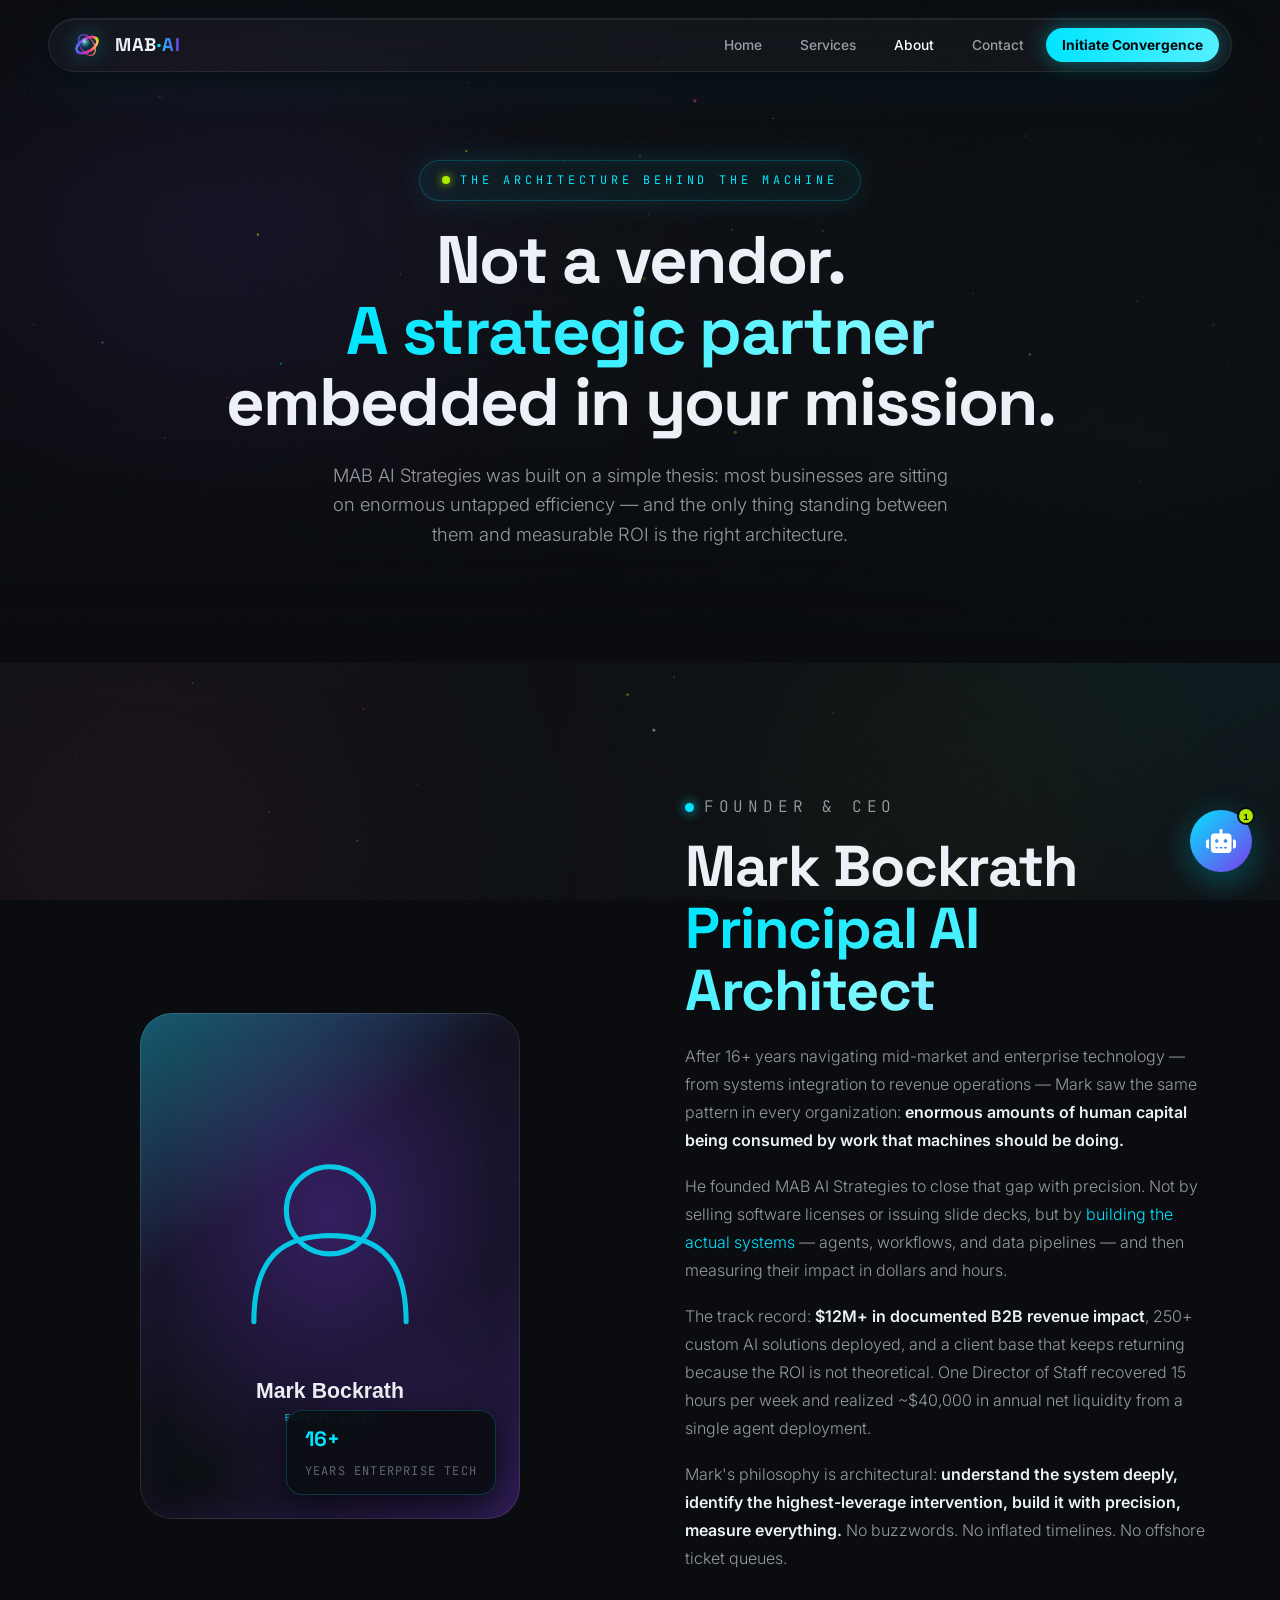
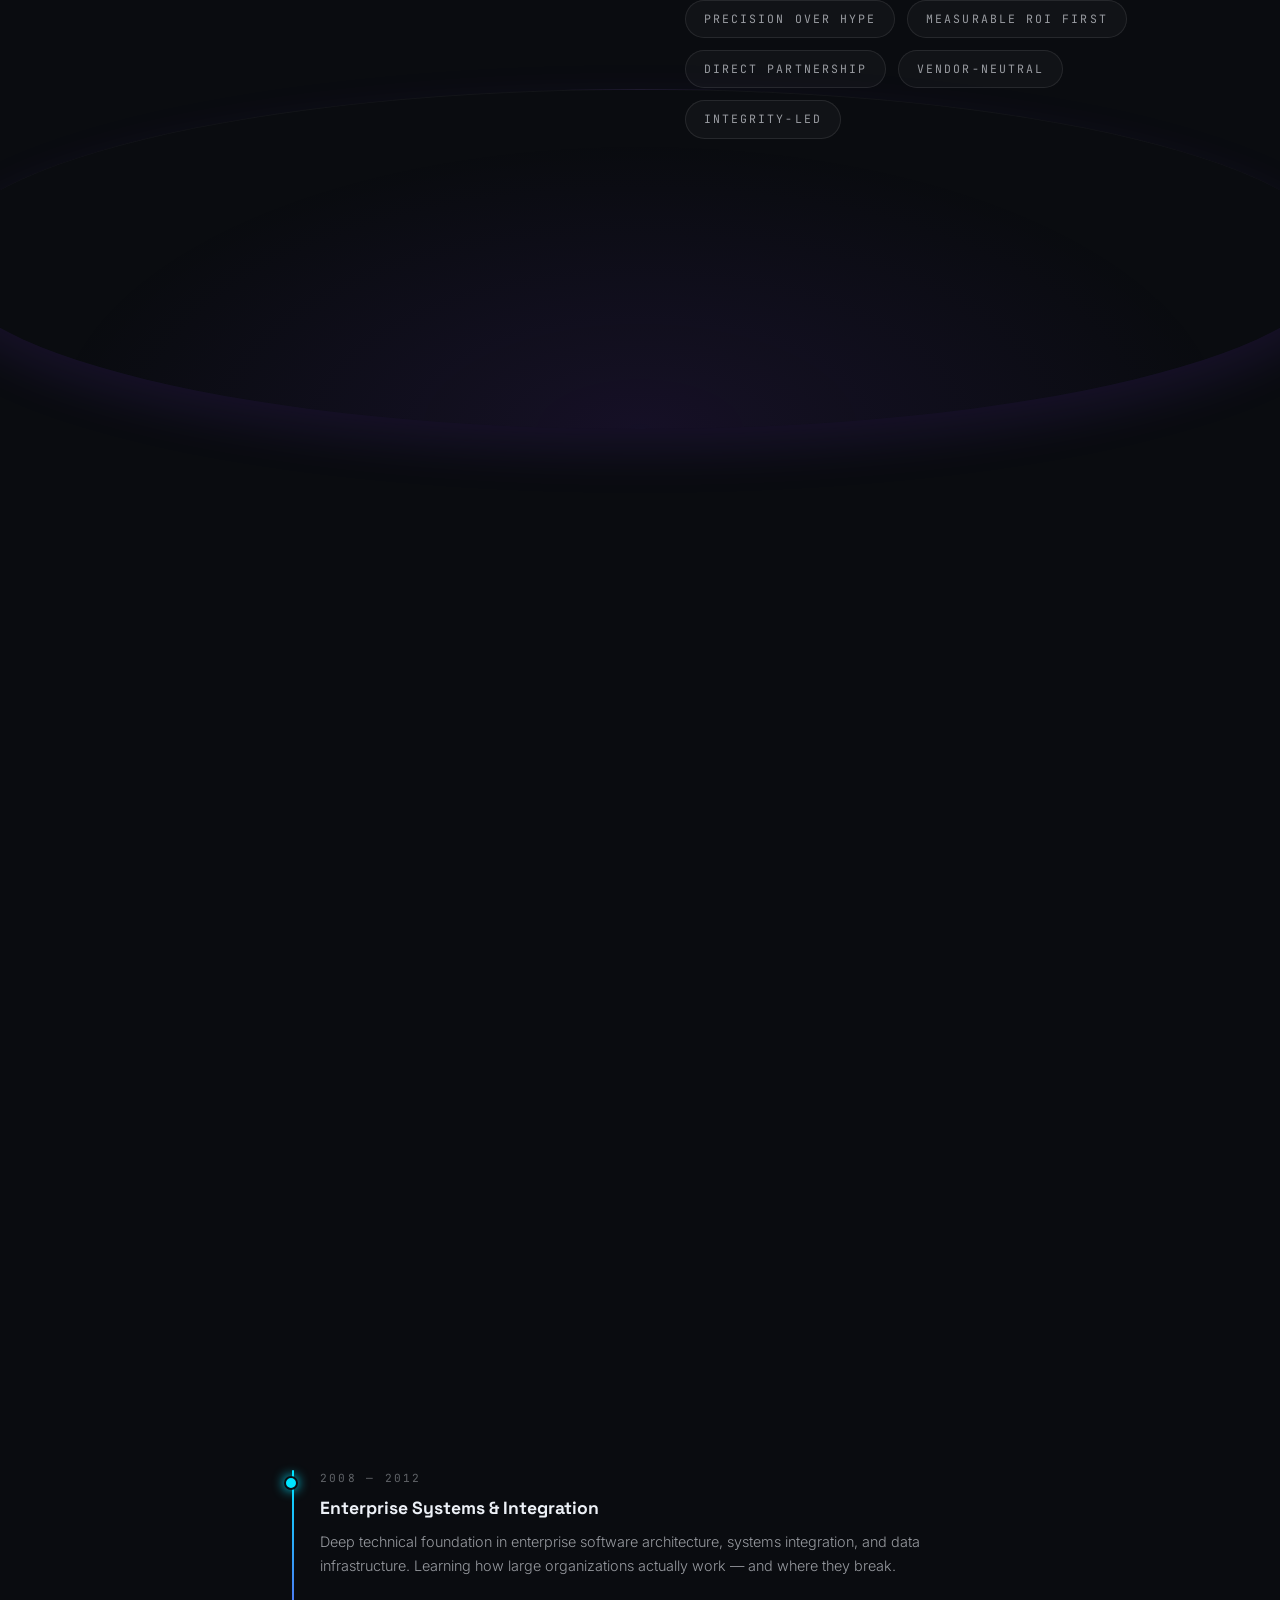
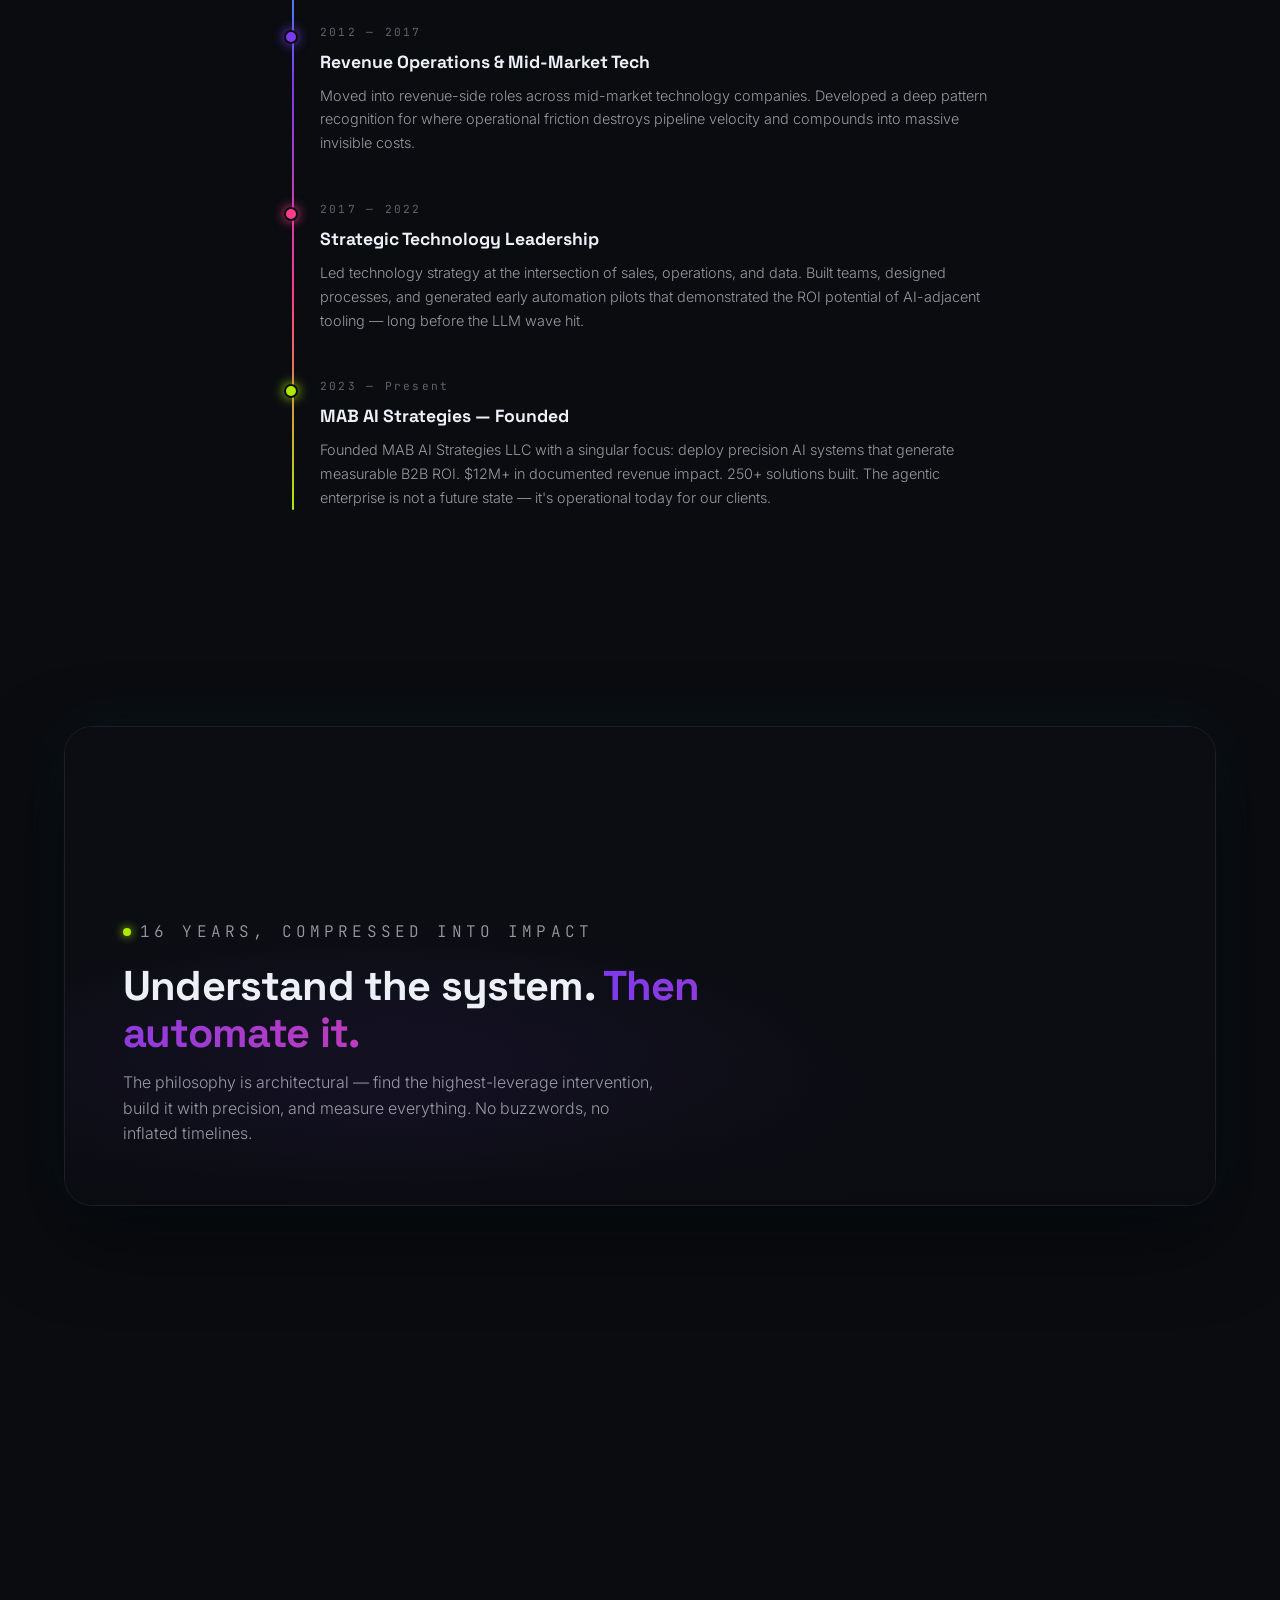
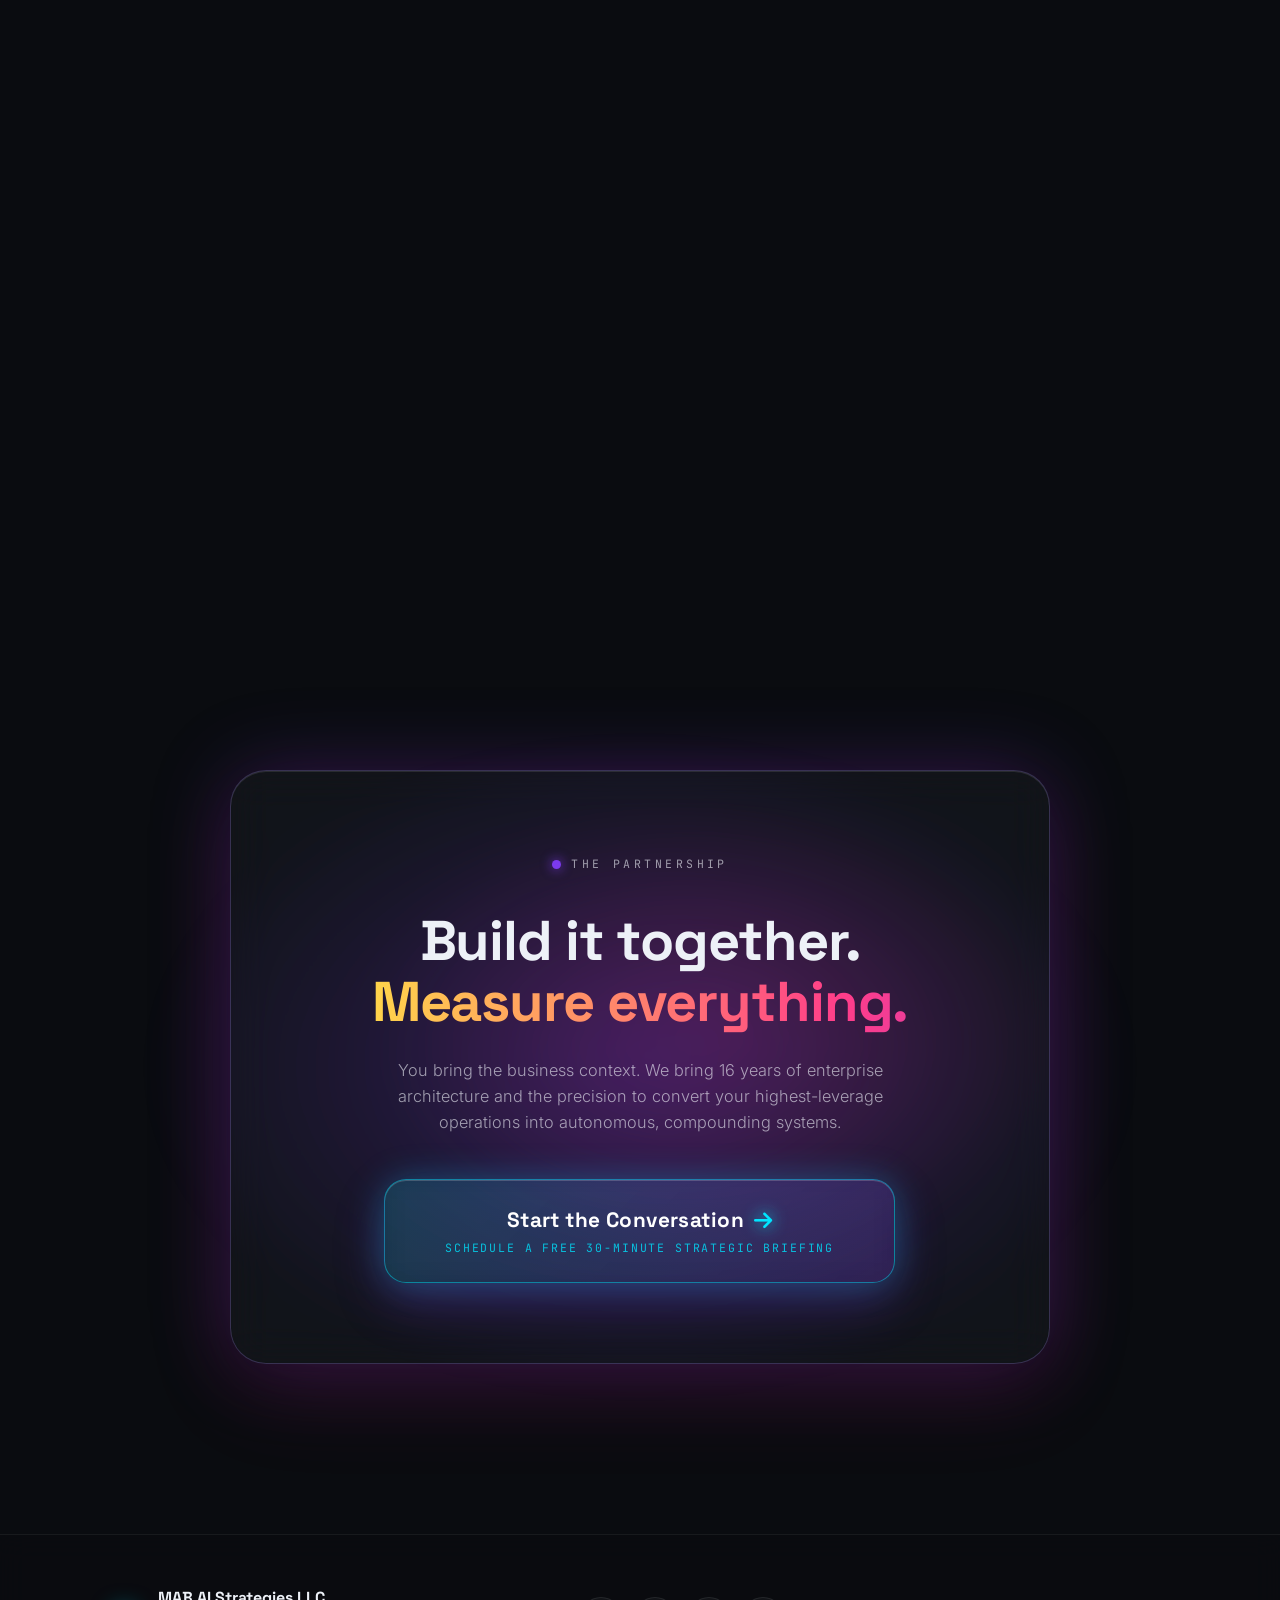
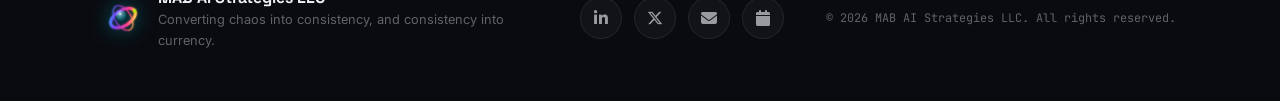
==== commit 1e65f06b: "Address PR review: CSP hardening, CTA contrast, resize race - Extract contact.html's inline script t" ====
--- a/about.html
+++ b/about.html
@@ -91,7 +91,7 @@
              alt="Mark Bockrath — Founder &amp; CEO, MAB AI Strategies"
              width="800" height="1000" loading="lazy" decoding="async"
              style="object-position:top;"
-             onerror="this.onerror=null;this.src='assets/portrait-placeholder.svg';">
+             data-fallback="assets/portrait-placeholder.svg">
         <div class="about-portrait-glow"></div>
         <div class="about-portrait-frame"></div>
         <div class="about-badge">
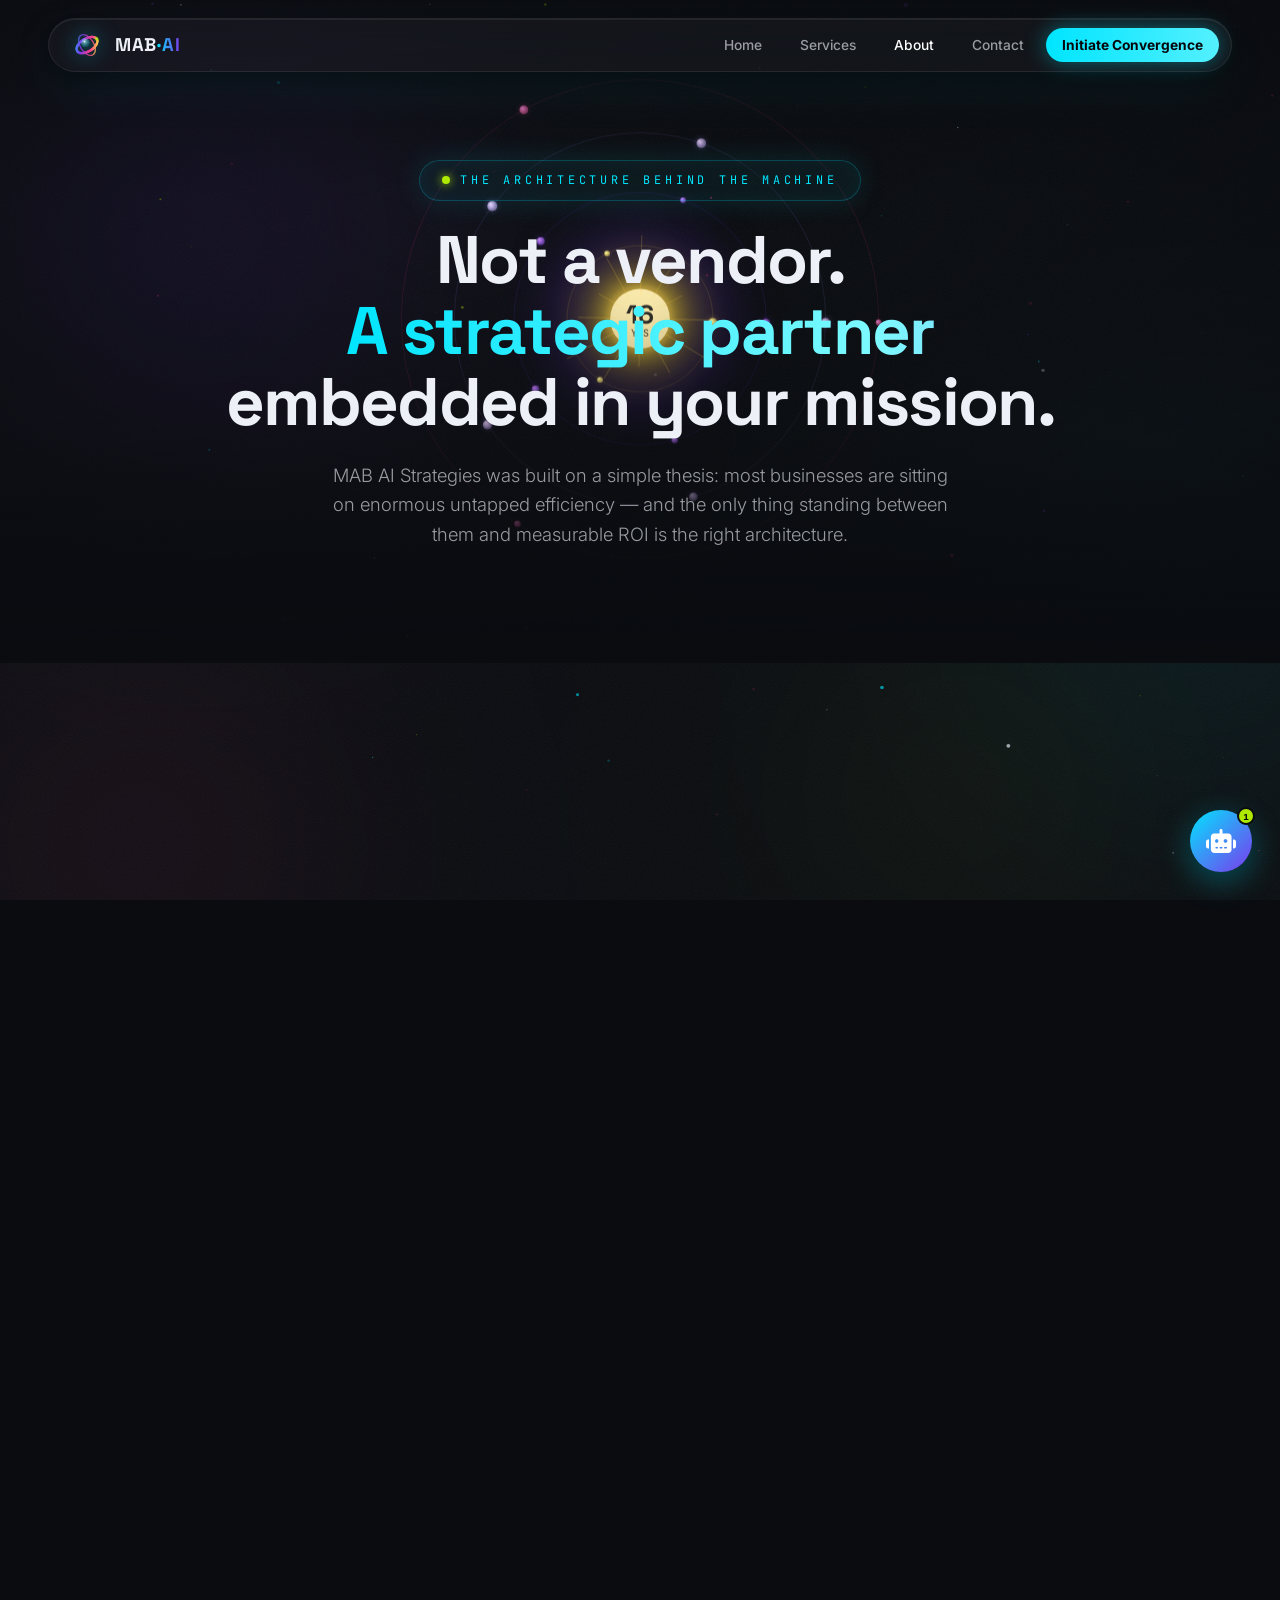
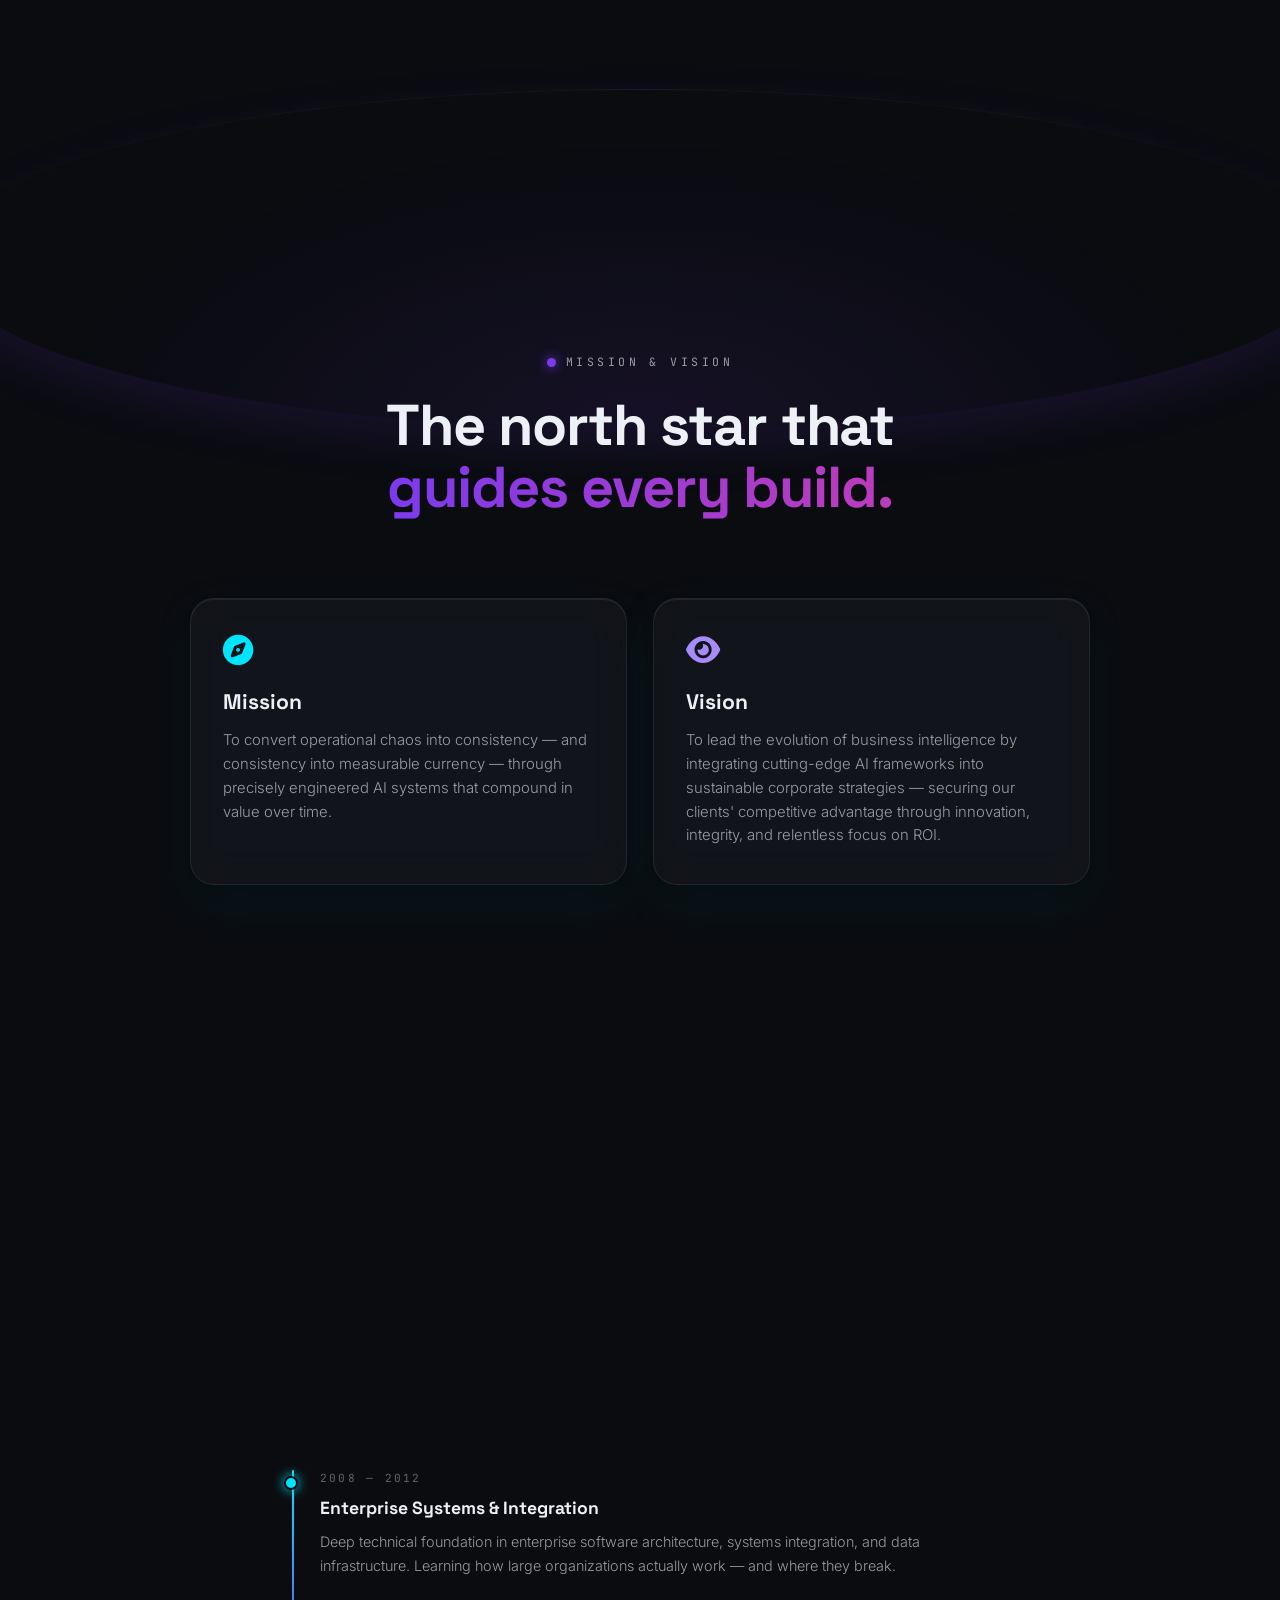
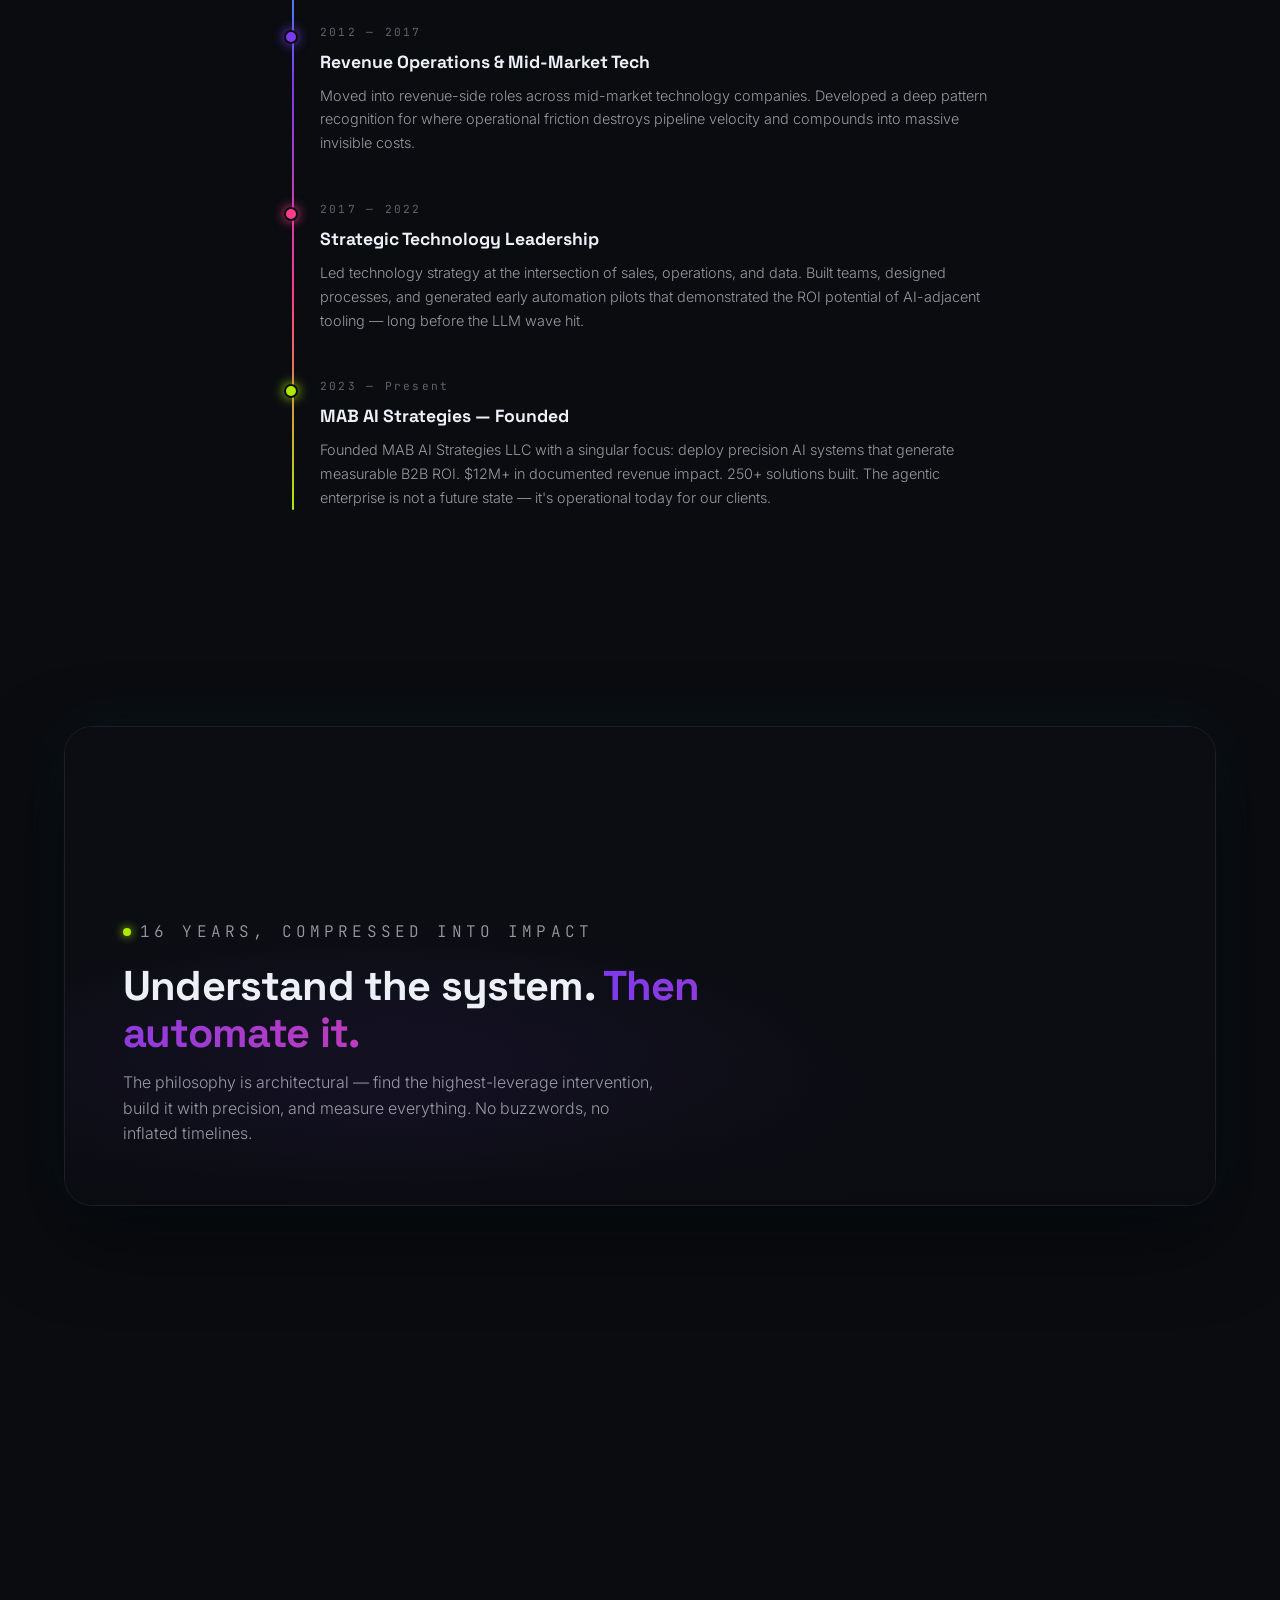
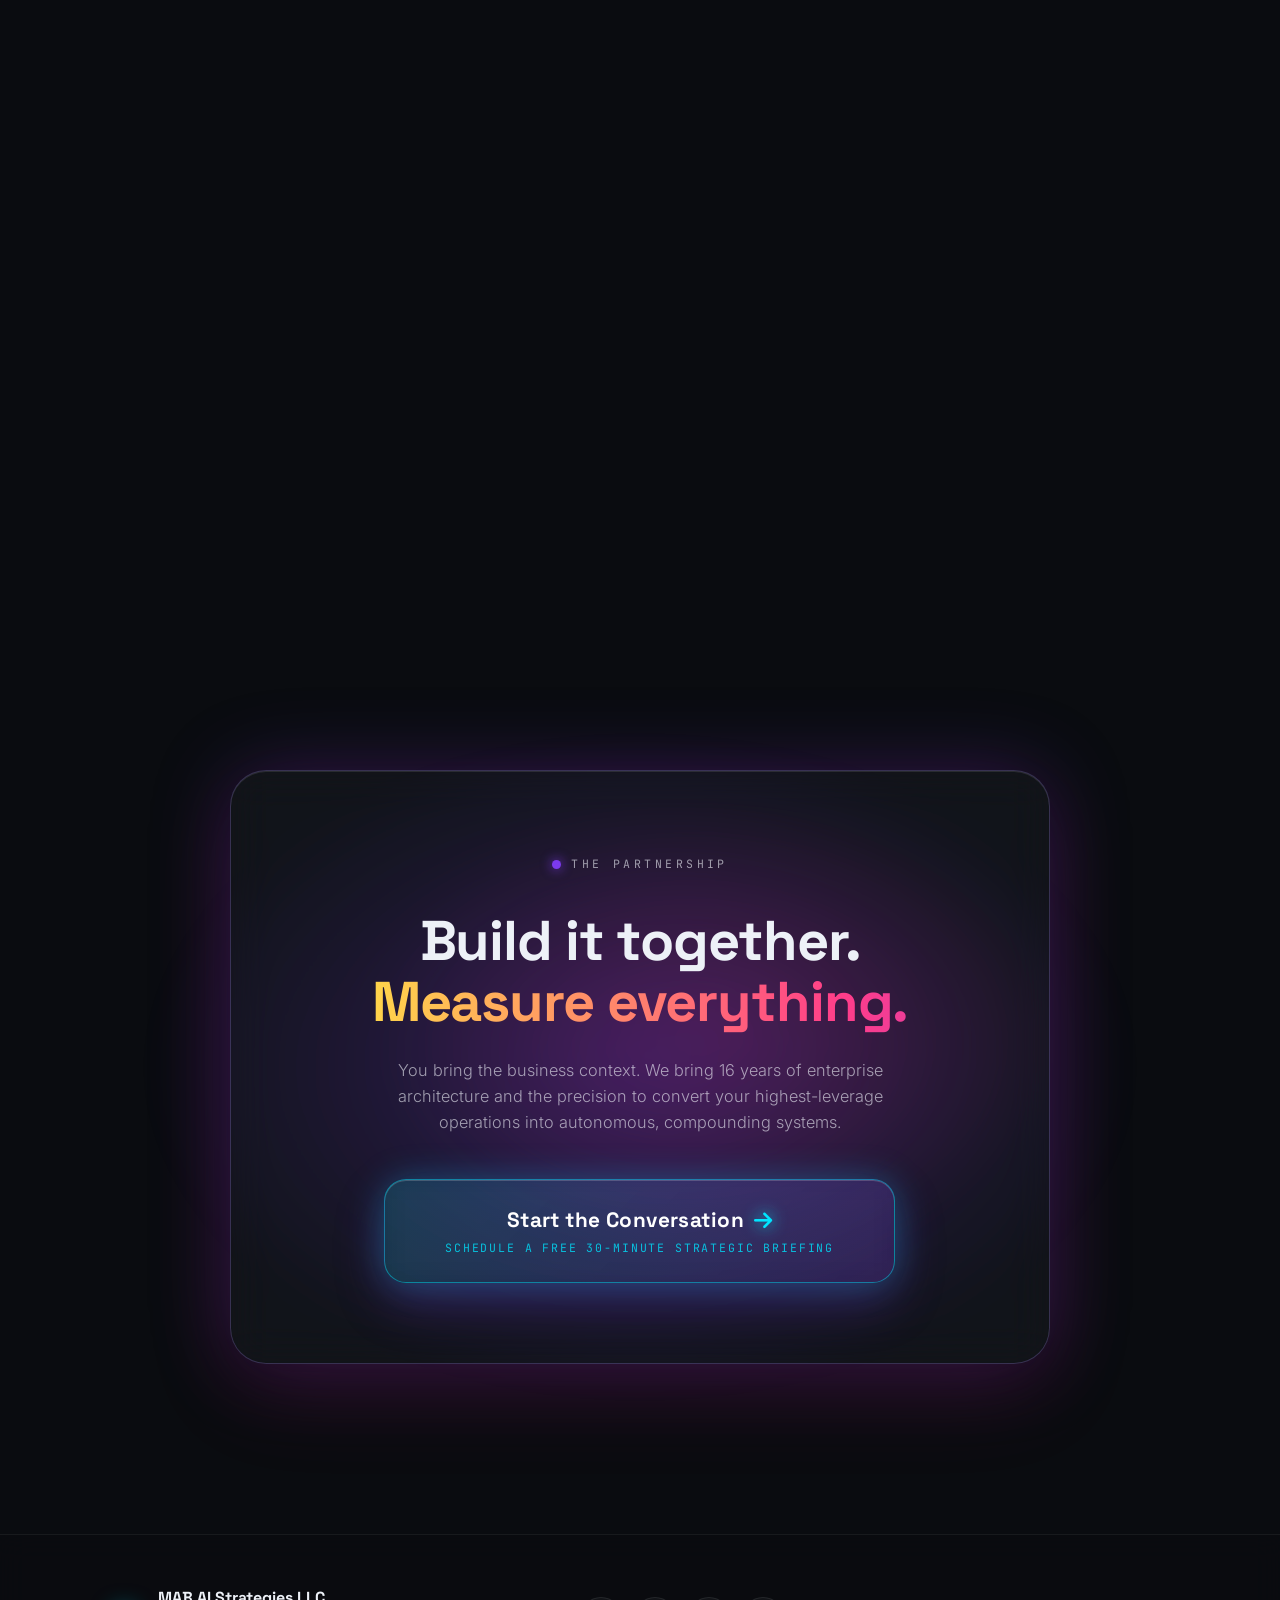
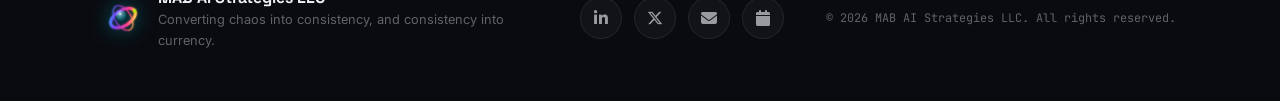
==== commit 269d8a71: "Add founder headshot + wire contact form to Formspree - Add real founder photo (media/mark-bockrath." ====
--- a/about.html
+++ b/about.html
@@ -89,7 +89,7 @@
       <div class="about-portrait">
         <img src="media/mark-bockrath.jpg"
              alt="Mark Bockrath — Founder &amp; CEO, MAB AI Strategies"
-             width="800" height="1000" loading="lazy" decoding="async"
+             width="574" height="728" loading="lazy" decoding="async"
              style="object-position:top;"
              data-fallback="assets/portrait-placeholder.svg">
         <div class="about-portrait-glow"></div>
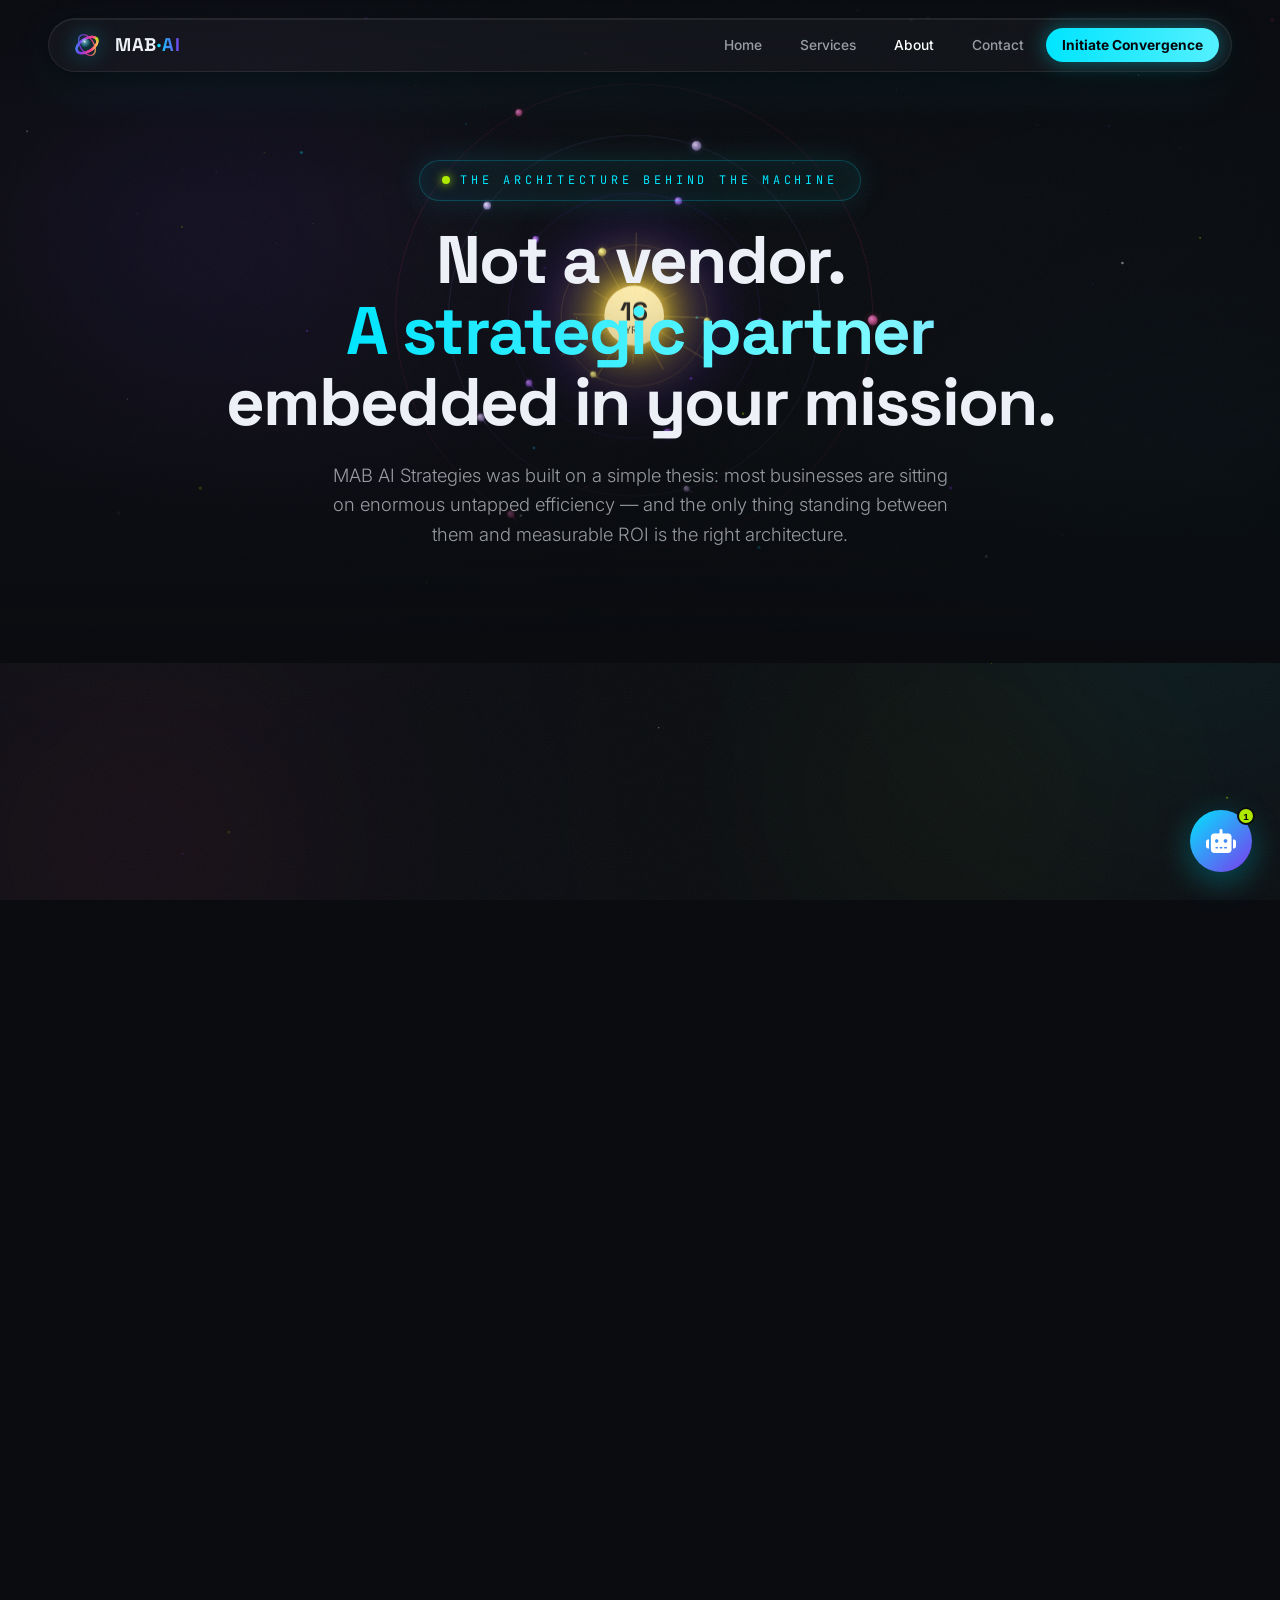
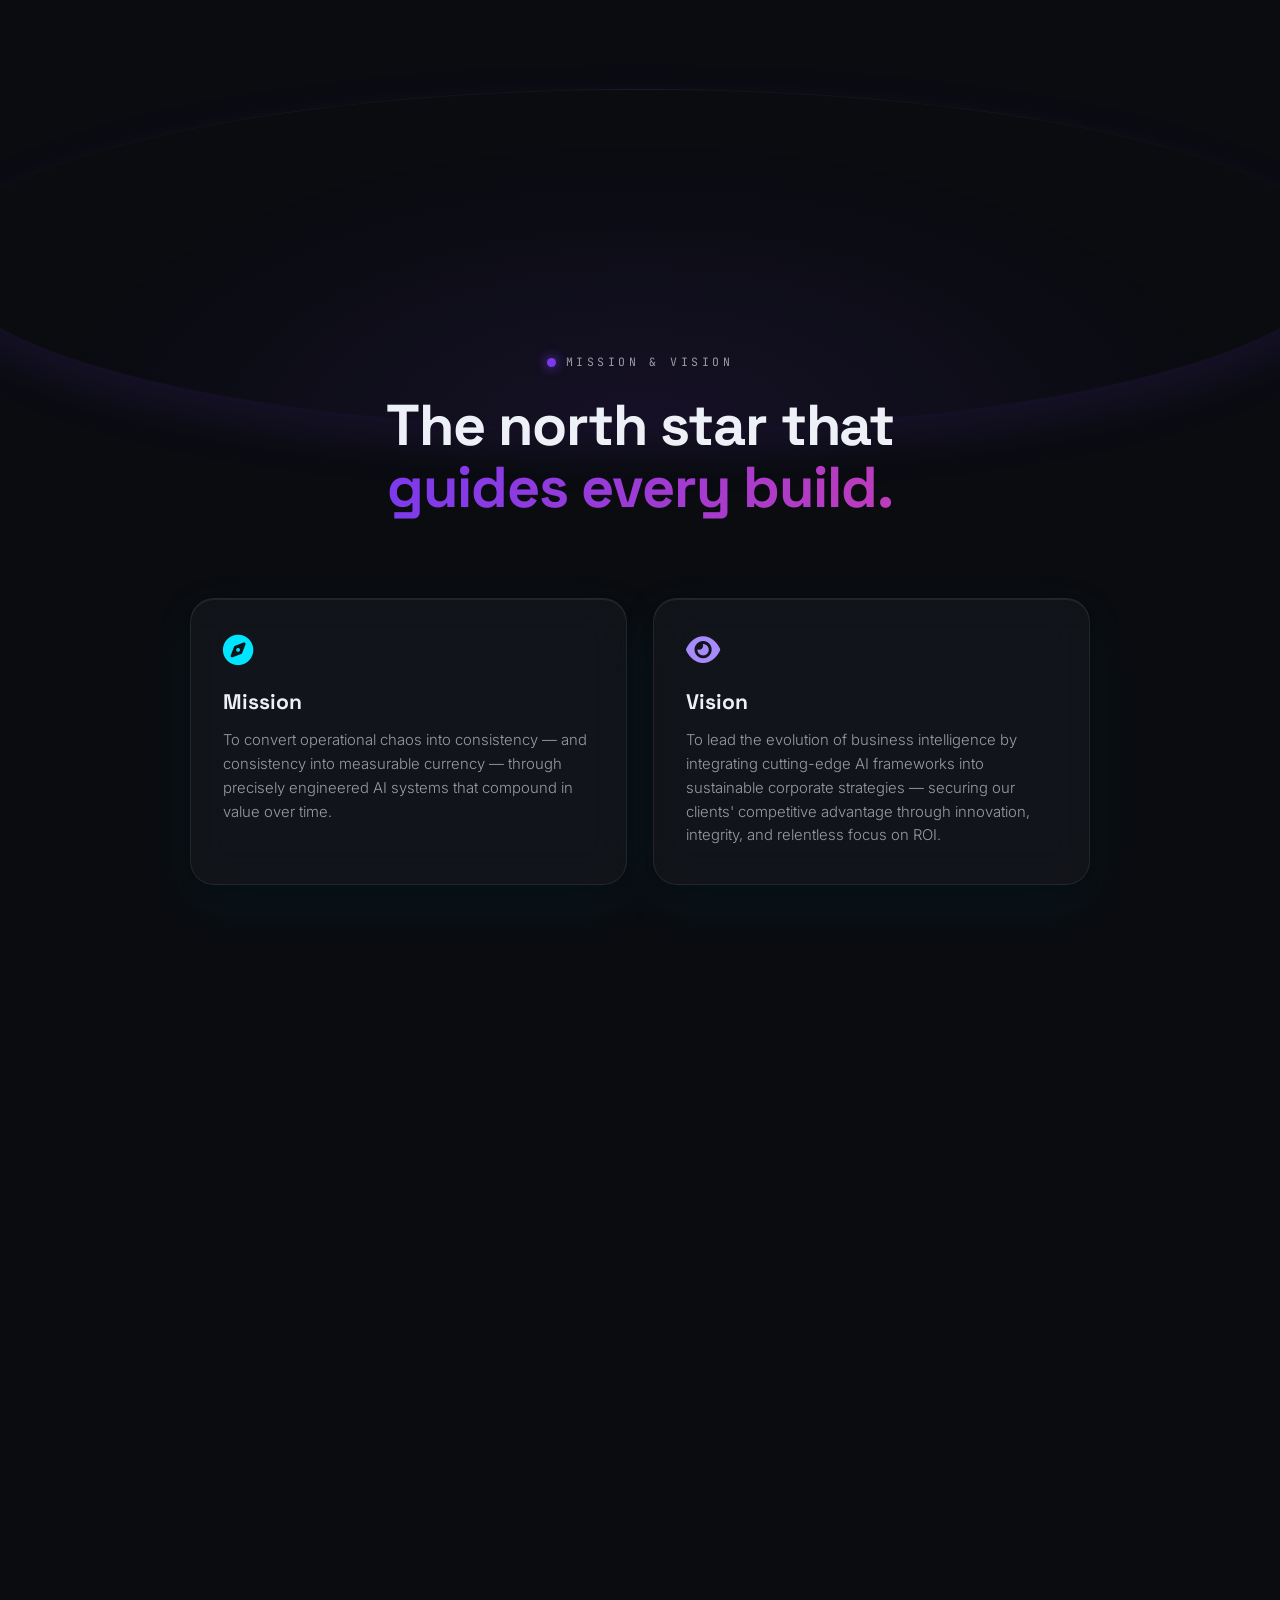
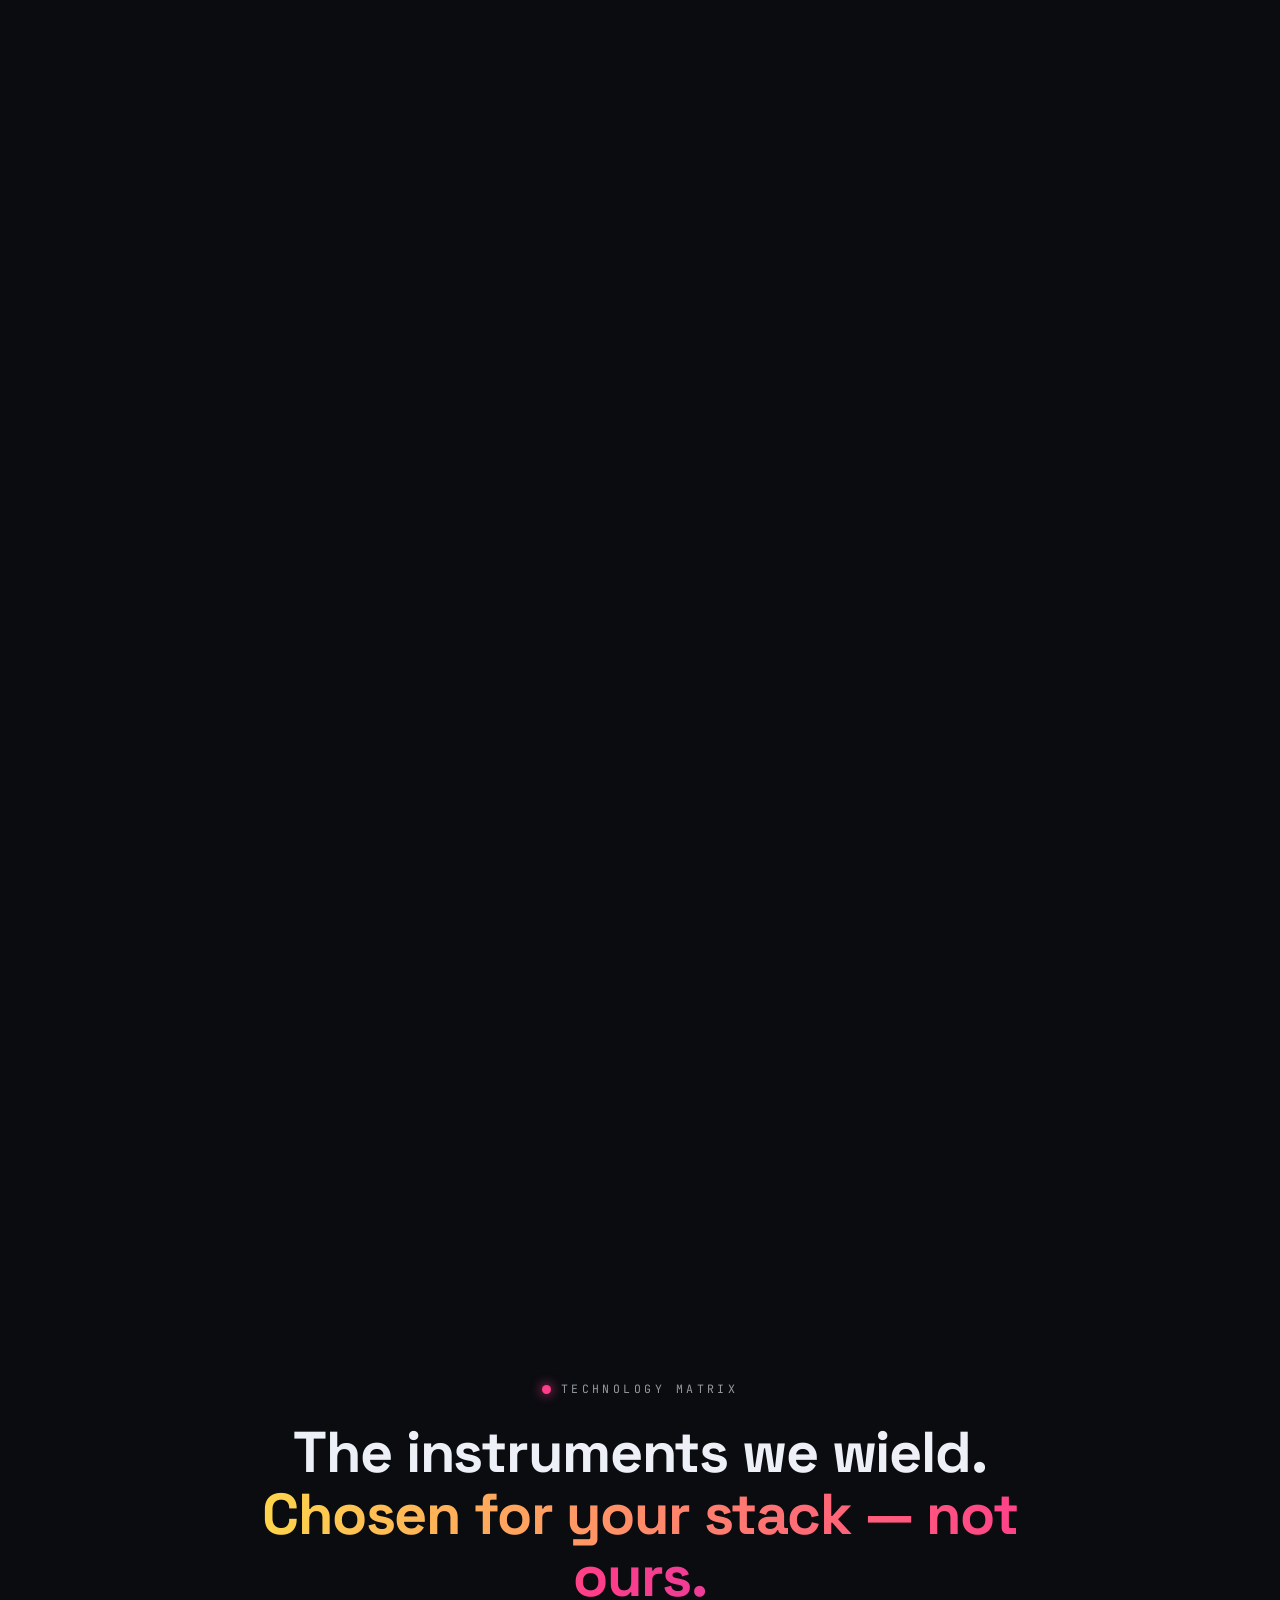
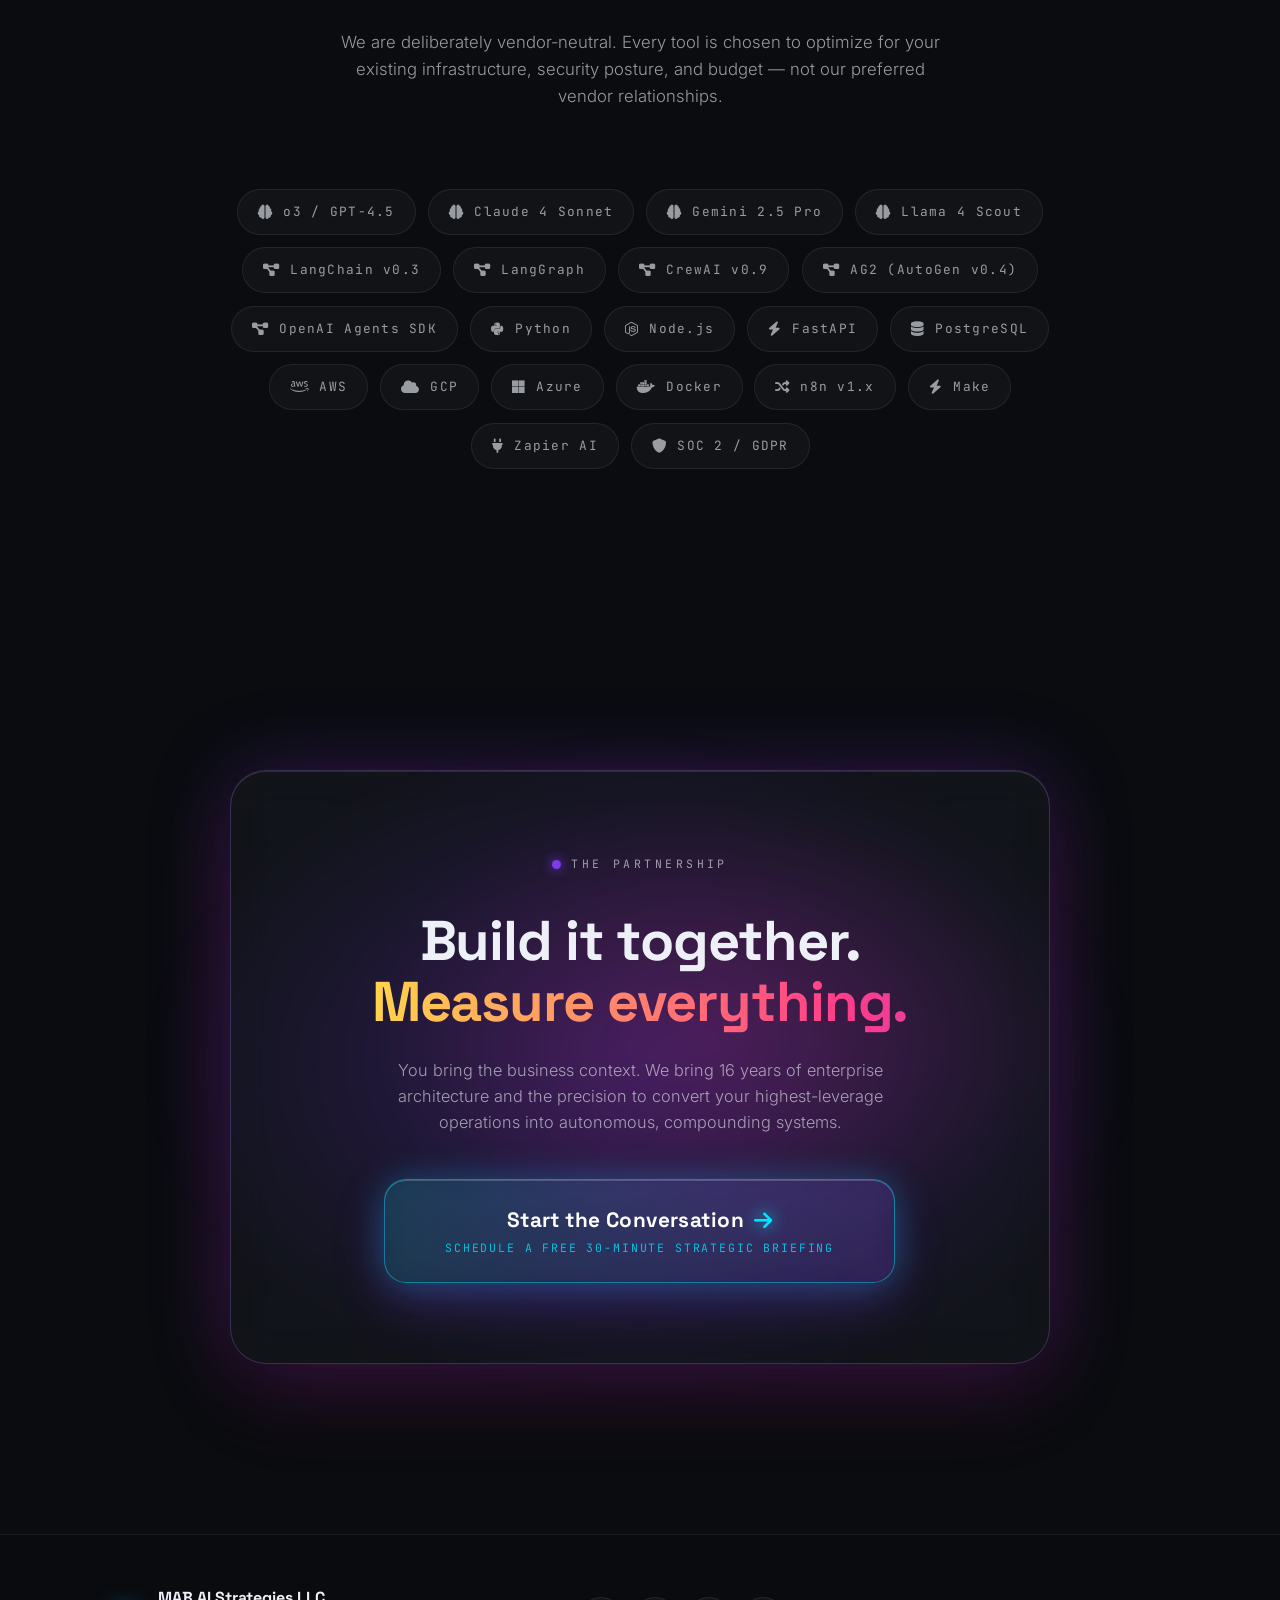
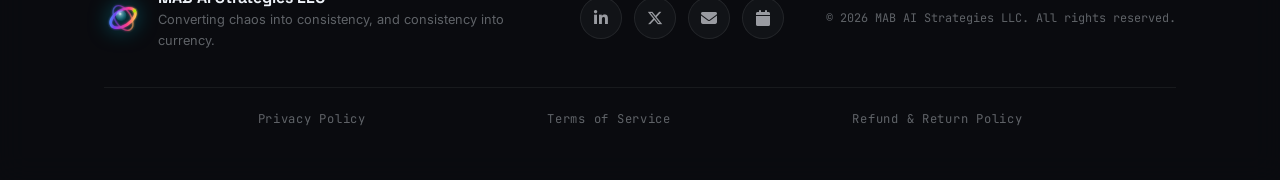
==== commit aaf92550: "Add Privacy Policy, Terms of Service, and Refund & Return Policy pages Adds three customer-facing le" ====
--- a/about.html
+++ b/about.html
@@ -287,6 +287,11 @@
       <li><a href="https://calendar.app.google/kuwKF2VrDuyvdfN9A" target="_blank" rel="noopener noreferrer" aria-label="Schedule" class="magnetic"><i class="fa-solid fa-calendar"></i></a></li>
     </ul>
     <p class="footer-legal">© 2026 MAB AI Strategies LLC. All rights reserved.</p>
+    <nav class="footer-policies" aria-label="Legal">
+      <a href="privacy-policy.html">Privacy Policy</a>
+      <a href="terms-of-service.html">Terms of Service</a>
+      <a href="refund-policy.html">Refund &amp; Return Policy</a>
+    </nav>
   </div>
 </footer>
 
--- a/css/style.css
+++ b/css/style.css
@@ -629,6 +629,18 @@
 }
 .footer-legal{ font-size:.74rem; color:var(--ink-faint); font-family:var(--font-mono); }
 
+.footer-policies{
+  flex-basis:100%;
+  display:flex; flex-wrap:wrap; justify-content:space-evenly; gap:10px 28px;
+  margin-top:6px; padding-top:22px;
+  border-top:1px solid rgba(255,255,255,.06);
+}
+.footer-policies a{
+  font-size:.76rem; font-family:var(--font-mono); letter-spacing:.06em;
+  color:var(--ink-faint); transition:color .25s, text-shadow .25s;
+}
+.footer-policies a:hover{ color:var(--cyan); text-shadow:0 0 10px rgba(0,229,255,.5); }
+
 /* ═══════════ SCROLL REVEAL ═══════════ */
 .reveal{
   opacity:0;
--- a/css/pages.css
+++ b/css/pages.css
@@ -559,3 +559,67 @@
   .tier-grid{ grid-template-columns:1fr; }
   .svc-detail-grid{ grid-template-columns:1fr; }
 }
+
+/* ═══════════ MOBILE REFINEMENTS ═══════════ */
+@media (max-width: 768px){
+  /* Tighter vertical rhythm on phones (ID'd sections keep their own padding) */
+  section{ padding-top:84px; padding-bottom:84px; }
+  #convergence-section{ padding-top:108px; padding-bottom:108px; }
+  .section-head{ margin-bottom:54px; }
+  .page-hero{ padding-top:124px; min-height:36vh; }
+
+  /* Every card grid → single column (kills horizontal overflow from minmax minimums).
+     !important also overrides the inline 1fr 1fr on the About mission/vision grid. */
+  .core-grid, .oneoff-grid, .svc-detail-grid, .tier-grid{ grid-template-columns:1fr !important; }
+  .proof-grid{ grid-template-columns:repeat(auto-fit,minmax(150px,1fr)); }
+
+  /* Prevent iOS Safari auto-zoom on input focus (requires >=16px) */
+  .form-input, .form-select, .form-textarea, #cb-input{ font-size:16px; }
+
+  /* Motion bands a touch shorter so the caption isn't dwarfed */
+  .motion-band{ min-height:clamp(260px,58vw,360px); }
+  .motion-band__copy{ padding:26px 22px; }
+
+  /* Chatbot: contained bottom sheet (NOT full-screen), opens only on tap */
+  #chatbot-trigger{ bottom:20px; right:18px; width:56px; height:56px; }
+  #chatbot-panel{
+    left:14px; right:14px; bottom:86px; width:auto;
+    max-height:72vh; max-height:72dvh;
+  }
+  .cb-body{ max-height:46vh; max-height:46dvh; }
+}
+
+/* "The Descent" — the weaving pipeline SVG is hidden below 880px (it only lines up with
+   the desktop zig-zag), so render a centered multicolored spine + descending comet that
+   threads through the stacked phase discs. */
+@media (max-width: 880px){
+  .pipeline-wrap::before{
+    content:''; position:absolute; z-index:0;
+    top:26px; bottom:26px; left:50%; transform:translateX(-50%);
+    width:3px; border-radius:3px;
+    background:linear-gradient(to bottom,var(--cyan),var(--violet),var(--magenta),var(--gold),var(--lime));
+    box-shadow:0 0 18px rgba(0,229,255,.4);
+    opacity:.9;
+  }
+  .pipeline-wrap::after{
+    content:''; position:absolute; z-index:0; left:50%; margin-left:-5px; top:22px;
+    width:10px; height:10px; border-radius:50%; background:#fff;
+    box-shadow:0 0 14px var(--cyan),0 0 26px var(--violet),0 0 40px var(--magenta);
+    animation:descend-comet 4.6s var(--ease-out) infinite;
+  }
+}
+@keyframes descend-comet{
+  0%{ top:22px; opacity:0; }
+  10%{ opacity:1; }
+  90%{ opacity:1; }
+  100%{ top:calc(100% - 22px); opacity:0; }
+}
+
+@media (max-width: 440px){
+  /* Full-width CTAs + a bit more breathing room inside cards */
+  .hero-cta-row{ flex-direction:column; width:100%; }
+  .hero-cta-row > a, .btn-convergence, .btn-convergence--xl, .btn-ghost{ width:100%; justify-content:center; }
+  .tier-card, .oneoff-card, .svc-detail-card, .core-card{ padding-left:24px; padding-right:24px; }
+  .convergence-node{ padding-left:22px; padding-right:22px; }
+  .hero-ticker{ gap:14px 22px; }
+}
